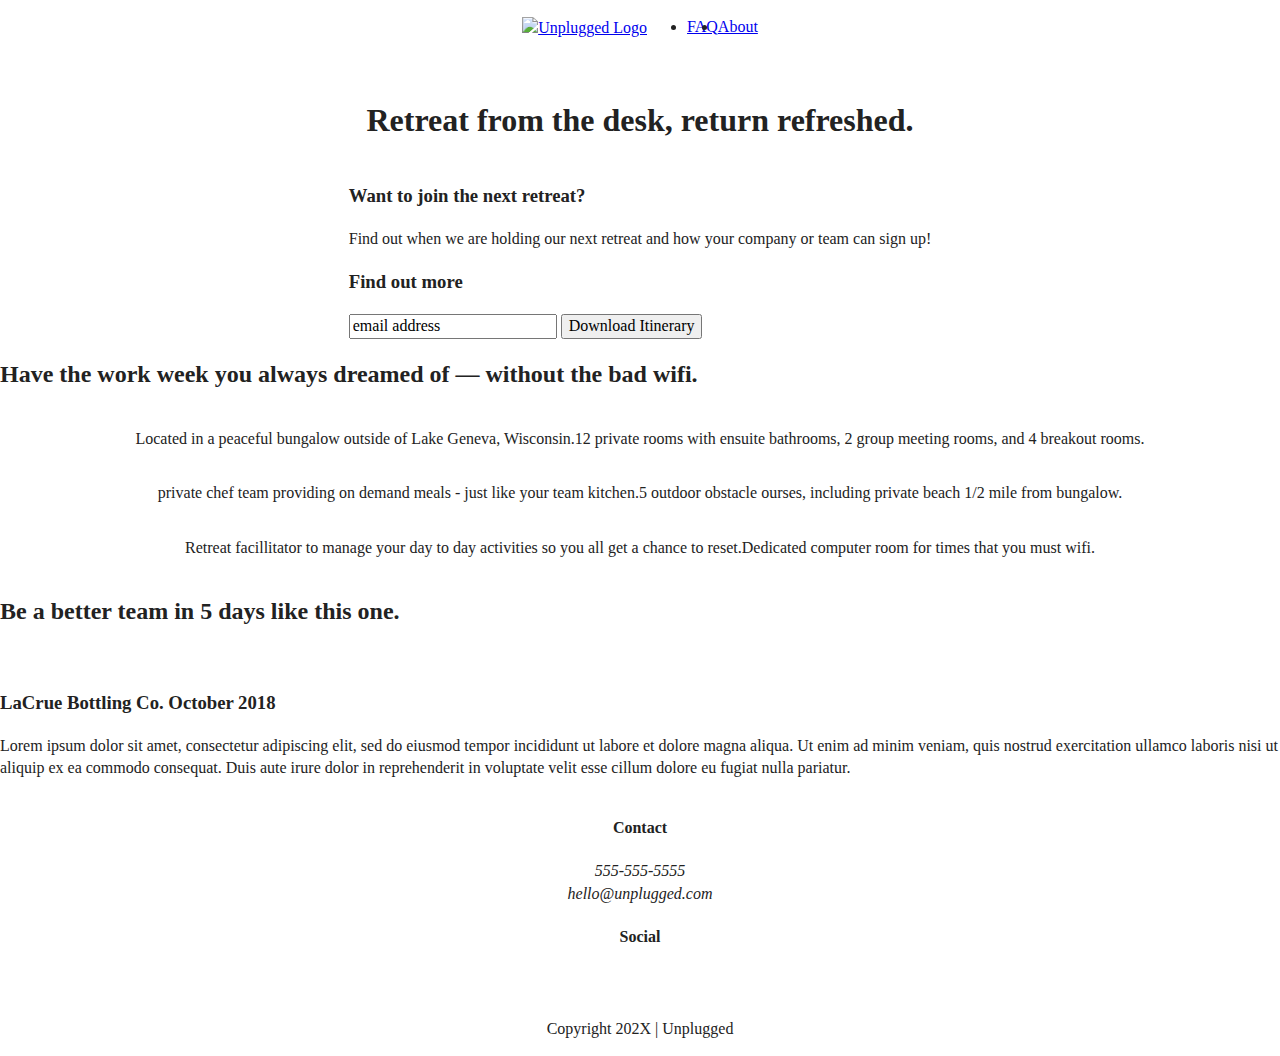
==== index.html @ 8cd5b62d "added css flex properties" ====
<!doctype html>
<html class="no-js" lang="">

<head>
  <meta charset="utf-8">
  <title>Unplugged Retreat</title>
  <meta name="description" content="">
  <meta name="viewport" content="width=device-width, initial-scale=1">

  <meta property="og:title" content="">
  <meta property="og:type" content="">
  <meta property="og:url" content="">
  <meta property="og:image" content="">

  <link rel="manifest" href="site.webmanifest">
  <link rel="apple-touch-icon" href="icon.png">
  <!-- Place favicon.ico in the root directory -->

  <link rel="stylesheet" href="css/normalize.css">
  <link rel="stylesheet" href="css/main.css">

  <meta name="theme-color" content="#fafafa">
</head>

<body>

  <!-- Add your site or application content here -->
  <header>
    <div class="content-wrapper">
      <a href="#">
        <img src="" alt="Unplugged Logo">
      </a>
      <div class="header-divider"></div>
      <nav>
        <ul>
          <li><a href="faq/index.html">FAQ</a></li>
          <li><a href="about/index.html">About</a></li>
        </ul>
      </nav>

    </div>
  </header>

  <main>

    <section class="hero-area">
      <div class="content-wrapper">
        <img src="">
        <h1>Retreat from the desk, return refreshed.</h1>
      </div>
    </section>
    <aside>
      <div class="content-wrapper">
        <div class="form-description">
          <h3>Want to join the next retreat?</h3>
          <p>Find out when we are holding our next retreat and how your company or team can sign up!</p>
        </div>
        <div class="form">
          <h3>Find out more</h3>
          <input type="text" name="name" value="email address">
          <input type="button" value="Download Itinerary">
        </div>
      </div>
    </aside>
    <section class="features">
      <div class="content-wrapper">
        <h2>Have the work week you always dreamed of — without the bad wifi.</h2>
        <div class="features-items">
          <article>
            <p class="fontawesome-icon"></p>
            <p class="features-item-description">Located in a peaceful bungalow outside of Lake Geneva, Wisconsin.</p>
          </article>
          <article>
            <p class="fontawesome-icon"></p>
            <p class="features-item-description">12 private rooms with ensuite bathrooms, 2 group meeting rooms, and 4
              breakout rooms.</p>
          </article>
          <article>
            <p class="fontawesome-icon"></p>
            <p class="features-item-description">private chef team providing on demand meals - just like your team
              kitchen.</p>
          </article>
          <article>
            <p class="fontawesome-icon"></p>
            <p class="features-item-description">5 outdoor obstacle ourses, including private beach 1/2 mile from
              bungalow.</p>
          </article>
          <article>
            <p class="fontawesome-icon"></p>
            <p class="features-item-description">Retreat facillitator to manage your day to day activities so you all
              get
              a chance to reset.</p>
          </article>
          <article>
            <p class="fontawesome-icon"></p>
            <p class="features-item-description">Dedicated computer room for times that you must wifi.</p>
          </article>
        </div>
      </div>
    </section>
    <section class="reviews">
      <div class="content-wrapper">
        <h2>Be a better team in 5 days like this one.</h2>
        <article>
          <img src="">
          <h3>LaCrue Bottling Co.
            October 2018</h3>
          <p>
            Lorem ipsum dolor sit amet, consectetur adipiscing elit, sed do eiusmod tempor incididunt ut labore et
            dolore magna aliqua. Ut enim ad minim veniam, quis nostrud exercitation ullamco laboris nisi ut aliquip ex
            ea commodo consequat. Duis aute irure dolor in reprehenderit in voluptate velit esse cillum dolore eu fugiat
            nulla pariatur.
          </p>
        </article>
      </div>
    </section>
  </main> <!-- main wrapper -->

  <footer>
    <div class="content-wrapper">
      <div class="footer-content">
        <div class="contact">
          <h4>Contact</h4>
          <address>
            <p>555-555-5555<br>
              hello@unplugged.com</p>
          </address>
        </div>
        <div class="social">
          <h4>Social</h4>
          <div class="social-icons">
            <p>
              <a href="https://www.facebook.com/yoursite" target="_blank" rel="noopener"></a>
            </p>
            <!--other social links here-->
            <p>
              <a href="https://www.twitter.com/yoursite" target="_blank" rel="noopener"></a>
            </p>
            <p>
              <a href="https://www.instagram.com/yoursite" target="_blank" rel="noopener"></a>
            </p>
          </div>
        </div>
      </div> <!--footer content ends-->
      <div class="copyright">
        <p>Copyright 202X | Unplugged</p>
      </div>
    </div> <!--footer content-wrapper ends-->
  </footer>


  <script src="js/vendor/modernizr-3.11.2.min.js"></script>
  <script src="js/plugins.js"></script>
  <script src="js/main.js"></script>

  <!-- Google Analytics: change UA-XXXXX-Y to be your site's ID. -->
  <script>
    window.ga = function () { ga.q.push(arguments) }; ga.q = []; ga.l = +new Date;
    ga('create', 'UA-XXXXX-Y', 'auto'); ga('set', 'anonymizeIp', true); ga('set', 'transport', 'beacon'); ga('send', 'pageview')
  </script>
  <script src="https://www.google-analytics.com/analytics.js" async></script>
</body>

</html>
---- css/main.css ----
/*! HTML5 Boilerplate v8.0.0 | MIT License | https://html5boilerplate.com/ */

/* main.css 2.1.0 | MIT License | https://github.com/h5bp/main.css#readme */
/*
 * What follows is the result of much research on cross-browser styling.
 * Credit left inline and big thanks to Nicolas Gallagher, Jonathan Neal,
 * Kroc Camen, and the H5BP dev community and team.
 */

/* ==========================================================================
   Base styles: opinionated defaults
   ========================================================================== */

html {
  color: #222;
  font-size: 1em;
  line-height: 1.4;
}

/*
 * Remove text-shadow in selection highlight:
 * https://twitter.com/miketaylr/status/12228805301
 *
 * Vendor-prefixed and regular ::selection selectors cannot be combined:
 * https://stackoverflow.com/a/16982510/7133471
 *
 * Customize the background color to match your design.
 */

::-moz-selection {
  background: #b3d4fc;
  text-shadow: none;
}

::selection {
  background: #b3d4fc;
  text-shadow: none;
}

/*
 * A better looking default horizontal rule
 */

hr {
  display: block;
  height: 1px;
  border: 0;
  border-top: 1px solid #ccc;
  margin: 1em 0;
  padding: 0;
}

/*
 * Remove the gap between audio, canvas, iframes,
 * images, videos and the bottom of their containers:
 * https://github.com/h5bp/html5-boilerplate/issues/440
 */

audio,
canvas,
iframe,
img,
svg,
video {
  vertical-align: middle;
}

/*
 * Remove default fieldset styles.
 */

fieldset {
  border: 0;
  margin: 0;
  padding: 0;
}

/*
 * Allow only vertical resizing of textareas.
 */

textarea {
  resize: vertical;
}

/* ==========================================================================
   Author's custom styles
   ========================================================================== */

/*----------------Base Header - Footer Styles ----------------*/
header{
  display: flex;
  justify-content: center;
}

header .content-wrapper{
  display: flex;
  justify-content: center;
  align-items: center;
  flex-flow: row wrap;
}

header nav ul{
  display: flex;
  justify-content: space-around;  
}

footer{
  display: flex;
  flex-direction: column;
  align-items: center;
  text-align: center;
}
/*
.footer-content{

}

footer .contact{

}

footer .social{

}
*/
footer .social-icons{
display: flex;
justify-content: space-around;
align-items: center;
}

footer .social-icons p{
  display: flex;
  justify-content: center;
  align-items: center;
}

footer .copyright{

}

/*------------ Mobile Styles - Homepage ----------*/

/* Hero Area */

.hero-area{
  display: flex;
  justify-content: center;
}

/* Aside*/

aside{
  display: flex;
  justify-content: center;
}

/* Features */

.features{
  display: flex;
  justify-content: center;
  
}

.features .features-items{
  display: flex;
  justify-content: center;
  align-items: flex-start;
  flex-flow: row wrap;
}

/* Reviews */

.reviews{
  display: flex;
  justify-content: center;
}

/*----------About Page ------------*/
 .mission{
  display: flex;
  justify-content: center;
 }

 .contact-section{
  display: flex;
  justify-content: center;
 }



/*-----------FAQ Page --------------*/
 .faq {
  display: flex;
  justify-content: center;
}

.faq .content-wrapper {
  display: flex;
  justify-content: center;
  align-items: flex-start;
  flex-flow: row wrap;
}




/* ==========================================================================
   Helper classes
   ========================================================================== */

/*
 * Hide visually and from screen readers
 */

.hidden,
[hidden] {
  display: none !important;
}

/*
 * Hide only visually, but have it available for screen readers:
 * https://snook.ca/archives/html_and_css/hiding-content-for-accessibility
 *
 * 1. For long content, line feeds are not interpreted as spaces and small width
 *    causes content to wrap 1 word per line:
 *    https://medium.com/@jessebeach/beware-smushed-off-screen-accessible-text-5952a4c2cbfe
 */

.sr-only {
  border: 0;
  clip: rect(0, 0, 0, 0);
  height: 1px;
  margin: -1px;
  overflow: hidden;
  padding: 0;
  position: absolute;
  white-space: nowrap;
  width: 1px;
  /* 1 */
}

/*
 * Extends the .sr-only class to allow the element
 * to be focusable when navigated to via the keyboard:
 * https://www.drupal.org/node/897638
 */

.sr-only.focusable:active,
.sr-only.focusable:focus {
  clip: auto;
  height: auto;
  margin: 0;
  overflow: visible;
  position: static;
  white-space: inherit;
  width: auto;
}

/*
 * Hide visually and from screen readers, but maintain layout
 */

.invisible {
  visibility: hidden;
}

/*
 * Clearfix: contain floats
 *
 * For modern browsers
 * 1. The space content is one way to avoid an Opera bug when the
 *    `contenteditable` attribute is included anywhere else in the document.
 *    Otherwise it causes space to appear at the top and bottom of elements
 *    that receive the `clearfix` class.
 * 2. The use of `table` rather than `block` is only necessary if using
 *    `:before` to contain the top-margins of child elements.
 */

.clearfix::before,
.clearfix::after {
  content: " ";
  display: table;
}

.clearfix::after {
  clear: both;
}

/* ==========================================================================
   EXAMPLE Media Queries for Responsive Design.
   These examples override the primary ('mobile first') styles.
   Modify as content requires.
   ========================================================================== */

@media only screen and (min-width: 35em) {
  /* Style adjustments for viewports that meet the condition */
}

@media print,
  (-webkit-min-device-pixel-ratio: 1.25),
  (min-resolution: 1.25dppx),
  (min-resolution: 120dpi) {
  /* Style adjustments for high resolution devices */
}

/* ==========================================================================
   Print styles.
   Inlined to avoid the additional HTTP request:
   https://www.phpied.com/delay-loading-your-print-css/
   ========================================================================== */

@media print {
  *,
  *::before,
  *::after {
    background: #fff !important;
    color: #000 !important;
    /* Black prints faster */
    box-shadow: none !important;
    text-shadow: none !important;
  }

  a,
  a:visited {
    text-decoration: underline;
  }

  a[href]::after {
    content: " (" attr(href) ")";
  }

  abbr[title]::after {
    content: " (" attr(title) ")";
  }

  /*
   * Don't show links that are fragment identifiers,
   * or use the `javascript:` pseudo protocol
   */
  a[href^="#"]::after,
  a[href^="javascript:"]::after {
    content: "";
  }

  pre {
    white-space: pre-wrap !important;
  }

  pre,
  blockquote {
    border: 1px solid #999;
    page-break-inside: avoid;
  }

  /*
   * Printing Tables:
   * https://web.archive.org/web/20180815150934/http://css-discuss.incutio.com/wiki/Printing_Tables
   */
  thead {
    display: table-header-group;
  }

  tr,
  img {
    page-break-inside: avoid;
  }

  p,
  h2,
  h3 {
    orphans: 3;
    widows: 3;
  }

  h2,
  h3 {
    page-break-after: avoid;
  }
}
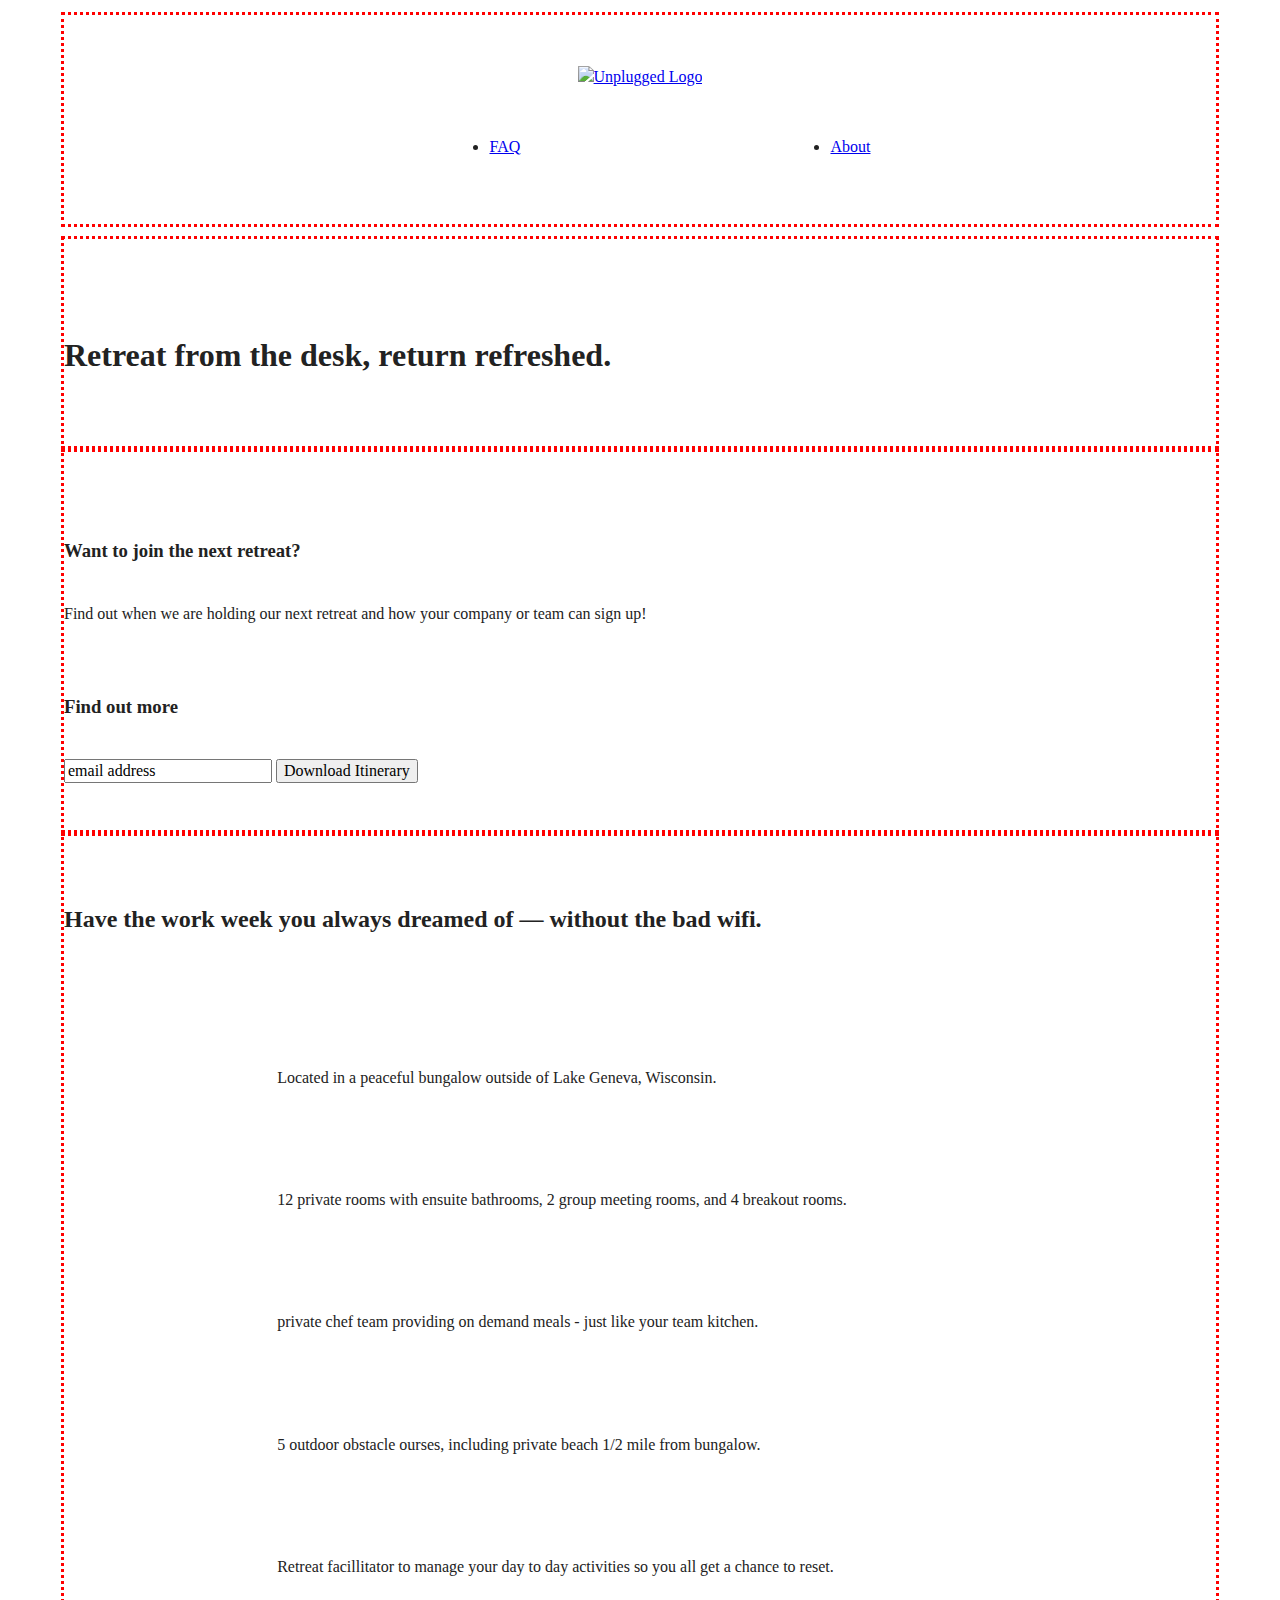
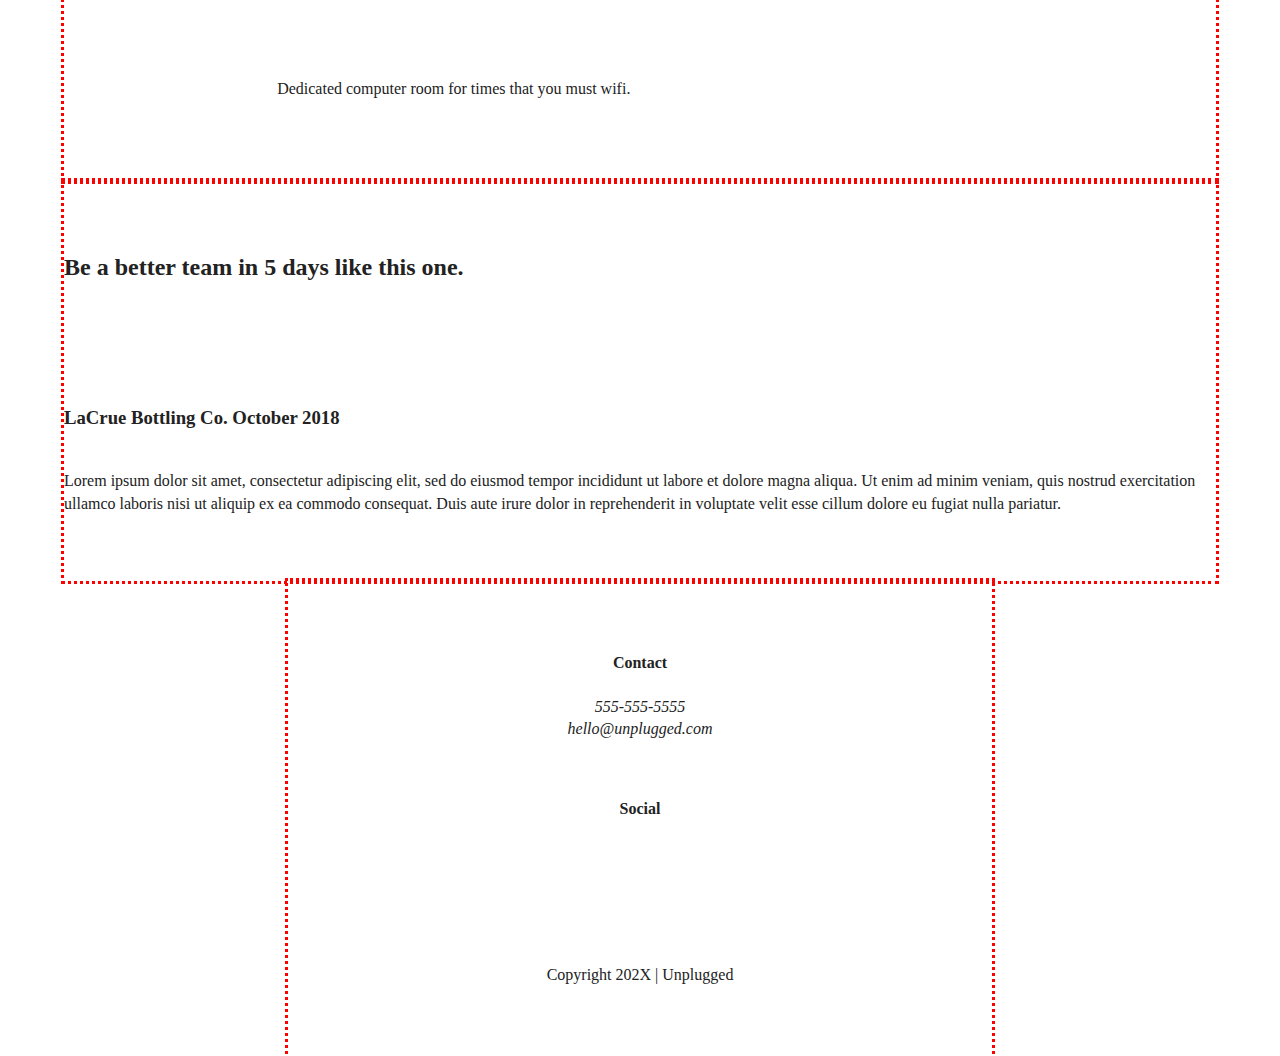
==== commit aa0004b5: "added mobile layout of widths/padding/margins" ====
--- a/index.html
+++ b/index.html
@@ -49,6 +49,7 @@
         <h1>Retreat from the desk, return refreshed.</h1>
       </div>
     </section>
+
     <aside>
       <div class="content-wrapper">
         <div class="form-description">
@@ -62,6 +63,7 @@
         </div>
       </div>
     </aside>
+
     <section class="features">
       <div class="content-wrapper">
         <h2>Have the work week you always dreamed of — without the bad wifi.</h2>
@@ -98,6 +100,7 @@
         </div>
       </div>
     </section>
+    
     <section class="reviews">
       <div class="content-wrapper">
         <h2>Be a better team in 5 days like this one.</h2>
--- a/css/main.css
+++ b/css/main.css
@@ -88,9 +88,17 @@
    ========================================================================== */
 
 /*----------------Base Header - Footer Styles ----------------*/
+.content-wrapper{
+  outline: 3px dotted red;
+  width:90%;
+  padding: 50px 0;
+}
+/* Header styles*/
+
 header{
   display: flex;
   justify-content: center;
+  padding: 15px 0;
 }
 
 header .content-wrapper{
@@ -98,11 +106,23 @@
   justify-content: center;
   align-items: center;
   flex-flow: row wrap;
+  margin: 0;
+}
+
+.header-divider{
+width: 100%;
+height: 1px;
+margin: 10px 0 20px 0;
+}
+
+header nav{
+  width: 60%;
 }
 
 header nav ul{
   display: flex;
   justify-content: space-around;  
+  width: 100%;
 }
 
 footer{
@@ -111,23 +131,36 @@
   align-items: center;
   text-align: center;
 }
+
+footer .content-wrapper{
+  width: 55%;
+}
 /*
 .footer-content{
 
 }
-
-footer .contact{
-
+*/
+.footer p{
+  margin: 0;
+}
+
+.footer .contact{
+margin-bottom: 50px;
+}
+
+.footer .contact h4{
+  padding: 20px 0;
 }
 
 footer .social{
-
-}
-*/
+padding: 20px 0;
+}
+
 footer .social-icons{
 display: flex;
 justify-content: space-around;
 align-items: center;
+padding-bottom: 50px;
 }
 
 footer .social-icons p{
@@ -137,7 +170,7 @@
 }
 
 footer .copyright{
-
+margin: 20px 0;
 }
 
 /*------------ Mobile Styles - Homepage ----------*/
@@ -148,20 +181,43 @@
   display: flex;
   justify-content: center;
 }
-
+/*
+.hero-area .content-wrapper{
+
+}
+*/
 /* Aside*/
 
 aside{
   display: flex;
   justify-content: center;
 }
+/*
+.aside .content-wrapper{
+
+}
+*/
+.form-description h3{
+  padding: 20px 0;
+}
+
+.form-description p{
+  padding-bottom: 30px;
+}
+
+.form h3{
+  padding: 20px 0;
+}
 
 /* Features */
 
 .features{
   display: flex;
   justify-content: center;
-  
+}
+
+.features h2 {
+  margin-bottom: 60px;
 }
 
 .features .features-items{
@@ -171,14 +227,38 @@
   flex-flow: row wrap;
 }
 
+.features p{
+  margin: 0;
+}
+
+.features article{
+  width: 63%;
+  padding: 30px 0; 
+}
+
+.features article .fontawesome-icon{
+padding-bottom: 40px;
+}
+
 /* Reviews */
 
 .reviews{
   display: flex;
   justify-content: center;
 }
-
-/*----------About Page ------------*/
+/*
+.reviews .content-wrapper{
+
+}
+*/
+.reviews h2{
+  padding-bottom: 40px;
+}
+.reviews h3{
+  width: 53%;
+  padding: 20px 0;
+}
+/*-------------------About Page ---------------------------------------------*/
  .mission{
   display: flex;
   justify-content: center;
@@ -189,9 +269,12 @@
   justify-content: center;
  }
 
-
-
-/*-----------FAQ Page --------------*/
+ .contact-content{
+  margin: 0;
+ }
+
+
+/*-----------FAQ Page -----------------------------------------*/
  .faq {
   display: flex;
   justify-content: center;
@@ -202,6 +285,15 @@
   justify-content: center;
   align-items: flex-start;
   flex-flow: row wrap;
+  margin: 50px 0 0 0;
+}
+
+.faq h2{
+  margin: 40px;
+}
+
+.faq-content {
+margin-bottom: 50px;
 }
 
 
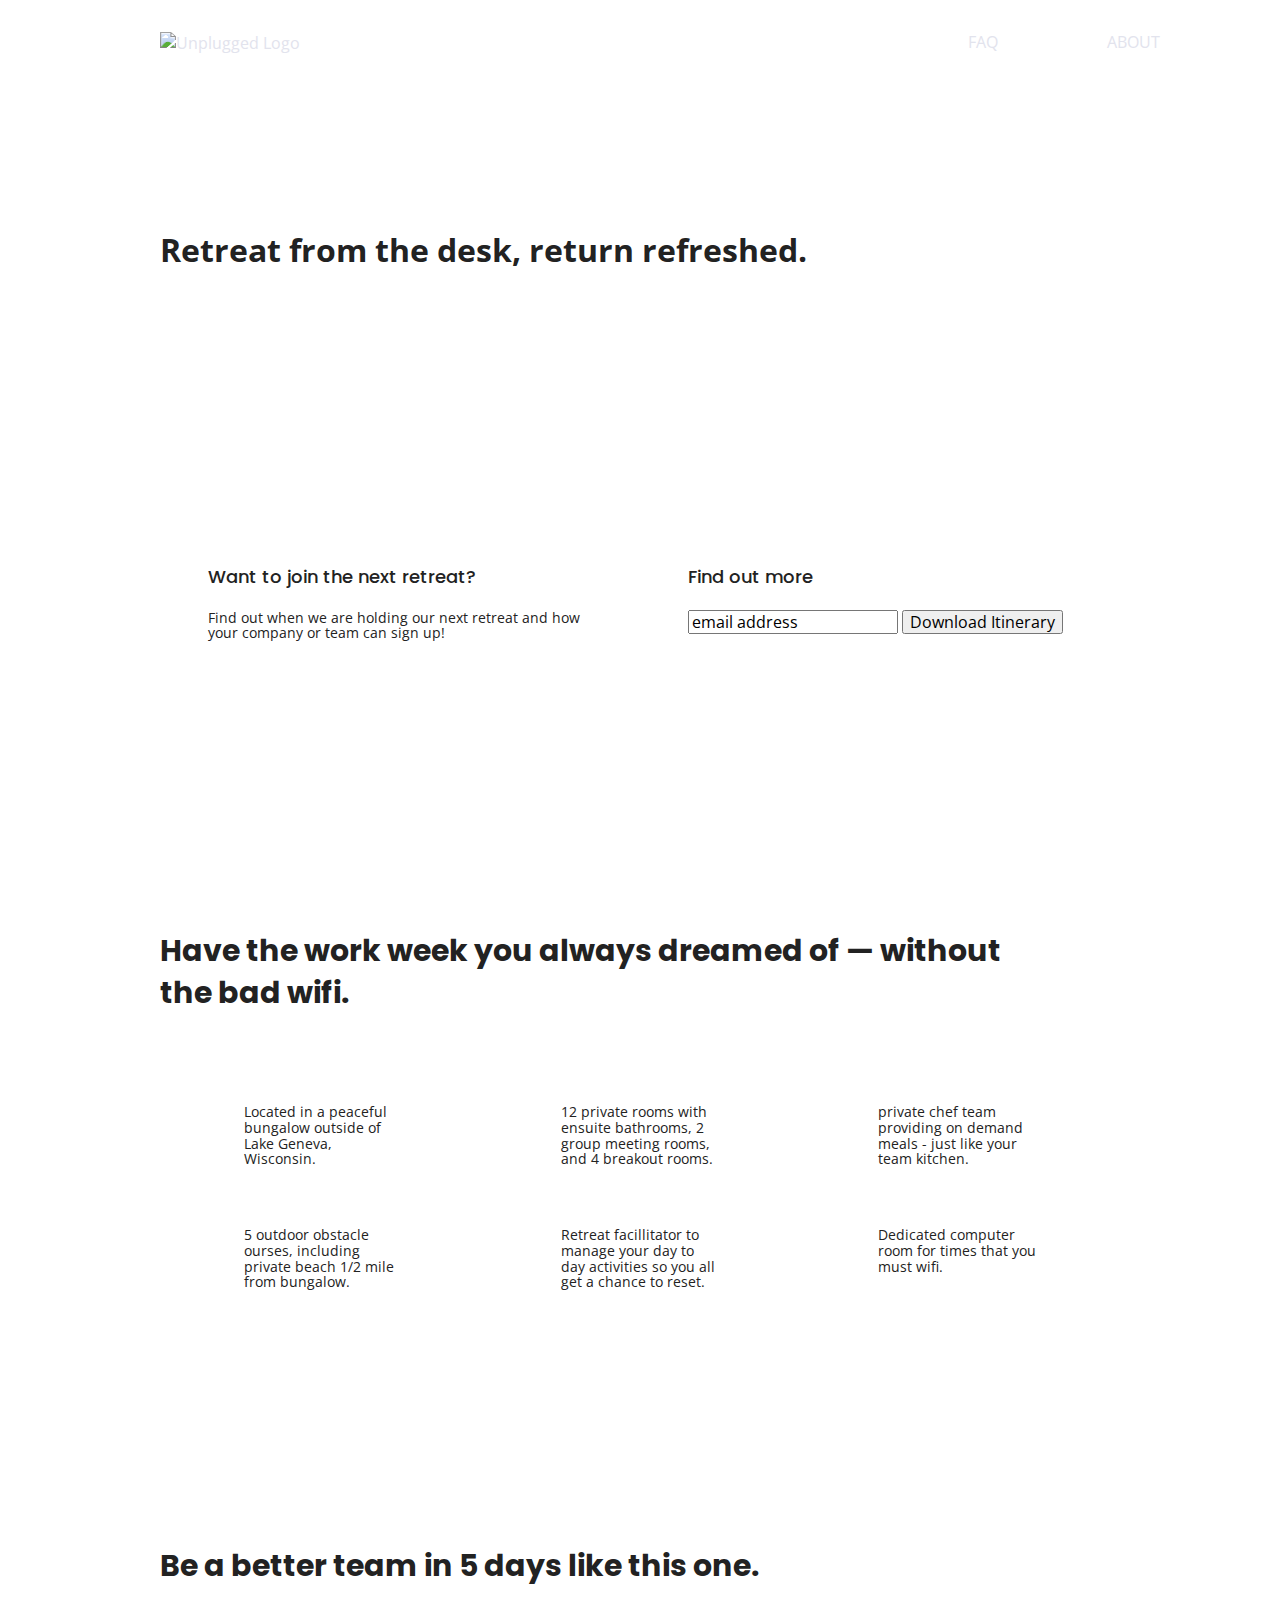
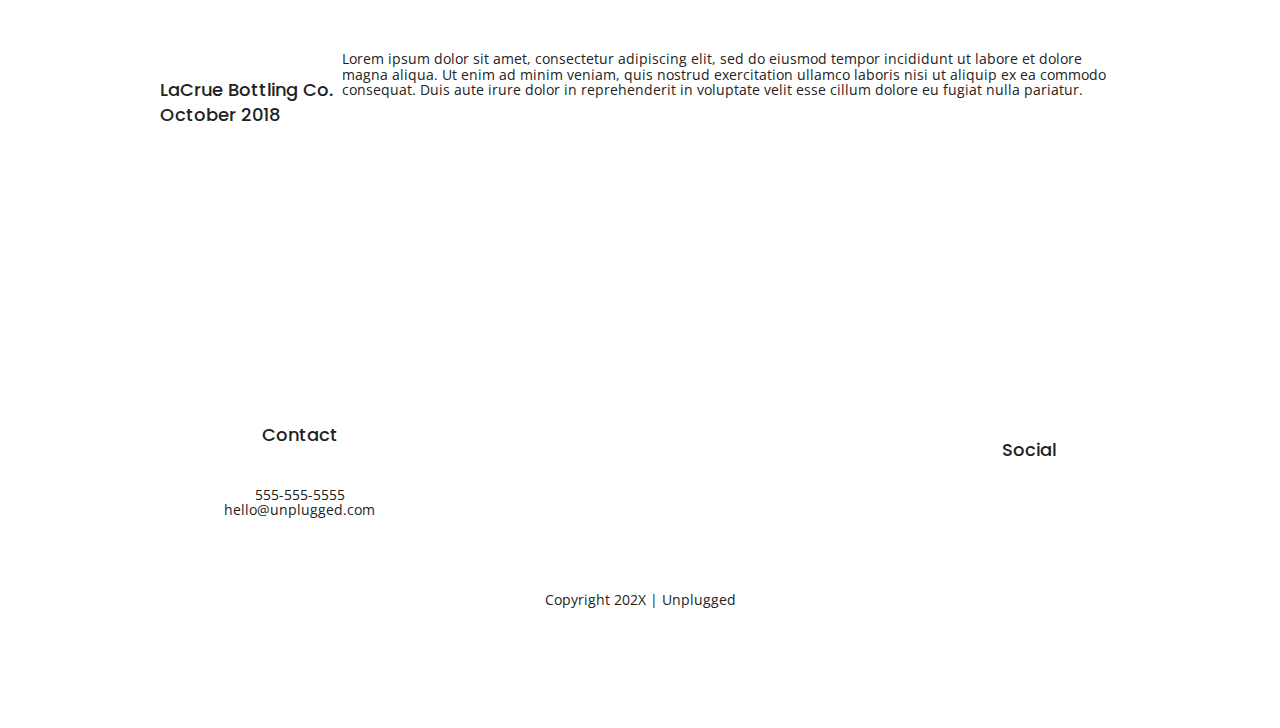
==== commit a45e46cf: "added general styles" ====
--- a/index.html
+++ b/index.html
@@ -18,6 +18,8 @@
 
   <link rel="stylesheet" href="css/normalize.css">
   <link rel="stylesheet" href="css/main.css">
+  <!-- Google Fonts -->
+  <link href="https://fonts.googleapis.com/css?family=Open+Sans:400,700|Poppins:500,700" rel="stylesheet">
 
   <meta name="theme-color" content="#fafafa">
 </head>
@@ -34,7 +36,7 @@
       <nav>
         <ul>
           <li><a href="faq/index.html">FAQ</a></li>
-          <li><a href="about/index.html">About</a></li>
+          <li><a href="about/index.html">ABOUT</a></li>
         </ul>
       </nav>
 
@@ -100,7 +102,7 @@
         </div>
       </div>
     </section>
-    
+
     <section class="reviews">
       <div class="content-wrapper">
         <h2>Be a better team in 5 days like this one.</h2>
--- a/css/main.css
+++ b/css/main.css
@@ -88,130 +88,179 @@
    ========================================================================== */
 
 /*----------------Base Header - Footer Styles ----------------*/
-.content-wrapper{
-  outline: 3px dotted red;
-  width:90%;
+
+/* General Styles */
+
+html {
+  font-size: 1rem;
+}
+
+body {
+  font-family: 'Open Sans', sans-serif;
+  font-size: 1em;
+  text-align: left;
+  /*color: #e2e3ed*/
+}
+
+ul,
+ol {
+  list-style-type: none;
+}
+
+a {
+  color: #e2e3ed;
+  text-decoration: none;
+}
+
+h2 {
+  font-family: 'Poppins', sans-serif;
+  font-size: 1.875em;
+}
+
+h3,
+h4 {
+  font-family: 'Poppins', sans-serif;
+  font-size: 1.125em;
+  font-weight: 500;
+  margin: 20px 0;
+}
+
+p {
+  font-size: 0.875em;
+  line-height: 1.125em;
+}
+
+img {
+
+}
+
+figure {
+
+}
+
+address {
+  font-style: normal;
+}
+
+.content-wrapper {
+  width: 90%;
   padding: 50px 0;
 }
+
 /* Header styles*/
 
-header{
+header {
   display: flex;
   justify-content: center;
   padding: 15px 0;
 }
 
-header .content-wrapper{
+header .content-wrapper {
   display: flex;
   justify-content: center;
   align-items: center;
   flex-flow: row wrap;
   margin: 0;
-}
-
-.header-divider{
-width: 100%;
-height: 1px;
-margin: 10px 0 20px 0;
-}
-
-header nav{
+  padding: 0;
+}
+
+.header-divider {
+  width: 100%;
+  height: 1px;
+  margin: 10px 0 20px 0;
+}
+
+header nav {
   width: 60%;
 }
 
-header nav ul{
-  display: flex;
-  justify-content: space-around;  
+header nav ul {
+  display: flex;
+  justify-content: space-around;
   width: 100%;
 }
 
-footer{
+footer {
   display: flex;
   flex-direction: column;
   align-items: center;
   text-align: center;
 }
 
-footer .content-wrapper{
+footer .content-wrapper {
   width: 55%;
 }
-/*
-.footer-content{
-
+
+.footer-content {
+  padding: 50px 0;
+}
+
+footer p {
+  margin: 0;
+}
+
+footer .contact {
+  margin-bottom: 50px;
+}
+
+/*
+footer .contact h4 {
+  padding: 20px 0;
 }
 */
-.footer p{
-  margin: 0;
-}
-
-.footer .contact{
-margin-bottom: 50px;
-}
-
-.footer .contact h4{
+footer .social {
   padding: 20px 0;
 }
 
-footer .social{
-padding: 20px 0;
-}
-
-footer .social-icons{
-display: flex;
-justify-content: space-around;
-align-items: center;
-padding-bottom: 50px;
-}
-
-footer .social-icons p{
-  display: flex;
-  justify-content: center;
+footer .social-icons {
+  display: flex;
+  justify-content: space-around;
   align-items: center;
-}
-
-footer .copyright{
-margin: 20px 0;
+  /*  padding-bottom: 50px;*/
+}
+
+footer .social-icons p {
+  display: flex;
+  justify-content: center;
+  align-items: center;
+}
+
+footer .copyright {
+  margin: 20px 0;
 }
 
 /*------------ Mobile Styles - Homepage ----------*/
 
 /* Hero Area */
 
-.hero-area{
-  display: flex;
-  justify-content: center;
-}
-/*
-.hero-area .content-wrapper{
-
+.hero-area {
+  display: flex;
+  justify-content: center;
+}
+
+/* Aside*/
+
+aside {
+  display: flex;
+  justify-content: center;
+}
+
+/*
+.form-description h3 {
+  padding: 20px 0;
+}
+
+.form-description p {
+  padding-bottom: 30px;
+}
+
+.form h3 {
+  padding: 20px 0;
 }
 */
-/* Aside*/
-
-aside{
-  display: flex;
-  justify-content: center;
-}
-/*
-.aside .content-wrapper{
-
-}
-*/
-.form-description h3{
-  padding: 20px 0;
-}
-
-.form-description p{
-  padding-bottom: 30px;
-}
-
-.form h3{
-  padding: 20px 0;
-}
-
 /* Features */
 
-.features{
+.features {
   display: flex;
   justify-content: center;
 }
@@ -220,62 +269,61 @@
   margin-bottom: 60px;
 }
 
-.features .features-items{
+.features .features-items {
   display: flex;
   justify-content: center;
   align-items: flex-start;
   flex-flow: row wrap;
 }
 
-.features p{
+.features p {
   margin: 0;
 }
 
-.features article{
+.features article {
   width: 63%;
-  padding: 30px 0; 
-}
-
-.features article .fontawesome-icon{
-padding-bottom: 40px;
-}
-
+  margin: 30px 0;
+}
+
+/*
+.features article .fontawesome-icon {
+  padding-bottom: 40px;
+}
+*/
 /* Reviews */
 
-.reviews{
-  display: flex;
-  justify-content: center;
-}
-/*
-.reviews .content-wrapper{
-
-}
-*/
-.reviews h2{
-  padding-bottom: 40px;
-}
-.reviews h3{
-  width: 53%;
+.reviews {
+  display: flex;
+  justify-content: center;
+}
+
+.reviews h2 {
+  margin-bottom: 40px;
+}
+
+.reviews h3 {
+  width: 55%;
   padding: 20px 0;
 }
+
 /*-------------------About Page ---------------------------------------------*/
- .mission{
-  display: flex;
-  justify-content: center;
- }
-
- .contact-section{
-  display: flex;
-  justify-content: center;
- }
-
- .contact-content{
+.mission {
+  display: flex;
+  justify-content: center;
+}
+
+.contact-section {
+  display: flex;
+  justify-content: center;
+}
+
+.contact-content {
   margin: 0;
- }
+}
 
 
 /*-----------FAQ Page -----------------------------------------*/
- .faq {
+.faq {
   display: flex;
   justify-content: center;
 }
@@ -285,15 +333,15 @@
   justify-content: center;
   align-items: flex-start;
   flex-flow: row wrap;
-  margin: 50px 0 0 0;
-}
-
-.faq h2{
-  margin: 40px;
+  padding: 50px 0 0 0;
+}
+
+.faq h2 {
+  margin-bottom: 40px;
 }
 
 .faq-content {
-margin-bottom: 50px;
+  margin-bottom: 50px;
 }
 
 
@@ -387,15 +435,240 @@
    Modify as content requires.
    ========================================================================== */
 
-@media only screen and (min-width: 35em) {
-  /* Style adjustments for viewports that meet the condition */
-}
-
-@media print,
-  (-webkit-min-device-pixel-ratio: 1.25),
-  (min-resolution: 1.25dppx),
-  (min-resolution: 120dpi) {
-  /* Style adjustments for high resolution devices */
+@media only screen and (min-width: 768px) {
+  /* Tablets style here */
+
+  .content-wrapper {
+    max-width: 640px;
+    padding: 100px 0;
+  }
+
+  /* Header*/
+
+  header {
+    padding: 33px;
+  }
+
+  header .content-wrapper {
+    width: 100%;
+    justify-content: space-between;
+  }
+
+  .header-divider {
+    display: none;
+  }
+
+  /*
+  header img {
+    width: 30%;
+  }
+*/
+  header nav {
+    width: 20%;
+  }
+
+  header nav ul {
+    justify-content: space-between;
+
+  }
+
+  /* Hero-area */
+  /*
+  .hero-area h1 {
+    width: 82%;
+  }
+*/
+  /* Aside*/
+
+  aside .content-wrapper {
+    margin: 50px 0;
+    display: flex;
+    justify-content: space-between;
+    align-items: flex-start;
+  }
+
+  aside .content-wrapper .form-description {
+    width: 40%;
+    margin: 0;
+  }
+
+  aside .content-wrapper .form {
+    width: 40%;
+    margin: 0;
+  }
+
+  /* Features */
+
+  .features article {
+    display: flex;
+    align-items: center;
+    flex-flow: column wrap;
+    flex-basis: 50%;
+  }
+
+  .features .features-item-description {
+    width: 50%;
+  }
+
+  /* Reviews */
+  /*
+  .reviews .content-wrapper h2 {
+    width: 75%;
+  }
+*/
+  .reviews article {
+    display: flex;
+    justify-content: space-between;
+  }
+
+  .reviews article div {
+    width: 49%;
+  }
+
+  /* Footer */
+
+  footer .content-wrapper {
+    width: 65%;
+  }
+
+  .footer-content {
+    display: flex;
+    justify-content: space-between;
+    align-items: center;
+    /* padding: 100px 0;*/
+  }
+
+  footer h4 {
+    margin: 0 0 40px 0;
+  }
+
+  footer .contact {
+    margin-bottom: 0;
+  }
+
+  footer .copyright {
+    width: 100%;
+  }
+
+  /*==============FAQ page ===========*/
+
+  .faq .content-wrapper {
+    justify-content: space-between;
+  }
+
+  .faq-content {
+    flex-basis: 45%;
+  }
+
+  .faq h2 {
+    width: 100%;
+  }
+
+
+  /*============About Page===========*/
+
+  .mission h2 {
+    margin: 0;
+  }
+
+  .mission-content {
+    display: flex;
+    justify-content: space-between;
+    align-items: flex-start;
+    padding-top: 20px;
+  }
+
+  .mission-content p {
+    width: 45%;
+  }
+
+  .contact-section .content-wrapper h2 {
+    width: 80%;
+  }
+
+  .contact-content {
+    display: flex;
+    justify-content: space-between;
+    align-items: flex-start;
+  }
+
+  /*
+  .general-content {
+    width: 40%;
+  }
+
+  .facilitator-content {
+    width: 40%;
+  }
+
+*/
+
+
+
+}
+
+@media only screen and (min-width: 1200px) {
+
+  /* Desktop styles */
+  .content-wrapper {
+    max-width: 960px;
+  }
+
+  /* Header*/
+  header {
+    padding: 15px;
+  }
+
+  /*Hero-area*/
+  .hero-area h1 {
+    width: 80%;
+  }
+
+  /*Aside*/
+  aside .content-wrapper {
+    justify-content: space-around;
+  }
+
+  aside .form,
+  aside .form-description {
+    width: 30%;
+  }
+
+  /*Features*/
+
+  .features h2 {
+    width: 90%;
+  }
+
+  .features article {
+    flex-basis: 33%;
+  }
+
+  /*
+  .features .features-item-description {
+    width: 20%;
+  }
+*/
+  /* Reviews */
+
+  .reviews article div {
+    width: 42%;
+  }
+
+  .reviews h2 {
+    margin-bottom: 50px;
+  }
+
+  /* =========== About Page ===========*/
+  .mission h2,
+  .contact-section .content-wrapper h2 {
+    width: 95%;
+  }
+
+  /* =========== FAQ Page ===========*/
+  .faq h2 {
+    width: 100%;
+  }
 }
 
 /* ==========================================================================
@@ -405,6 +678,7 @@
    ========================================================================== */
 
 @media print {
+
   *,
   *::before,
   *::after {
@@ -471,5 +745,4 @@
   h3 {
     page-break-after: avoid;
   }
-}
-
+}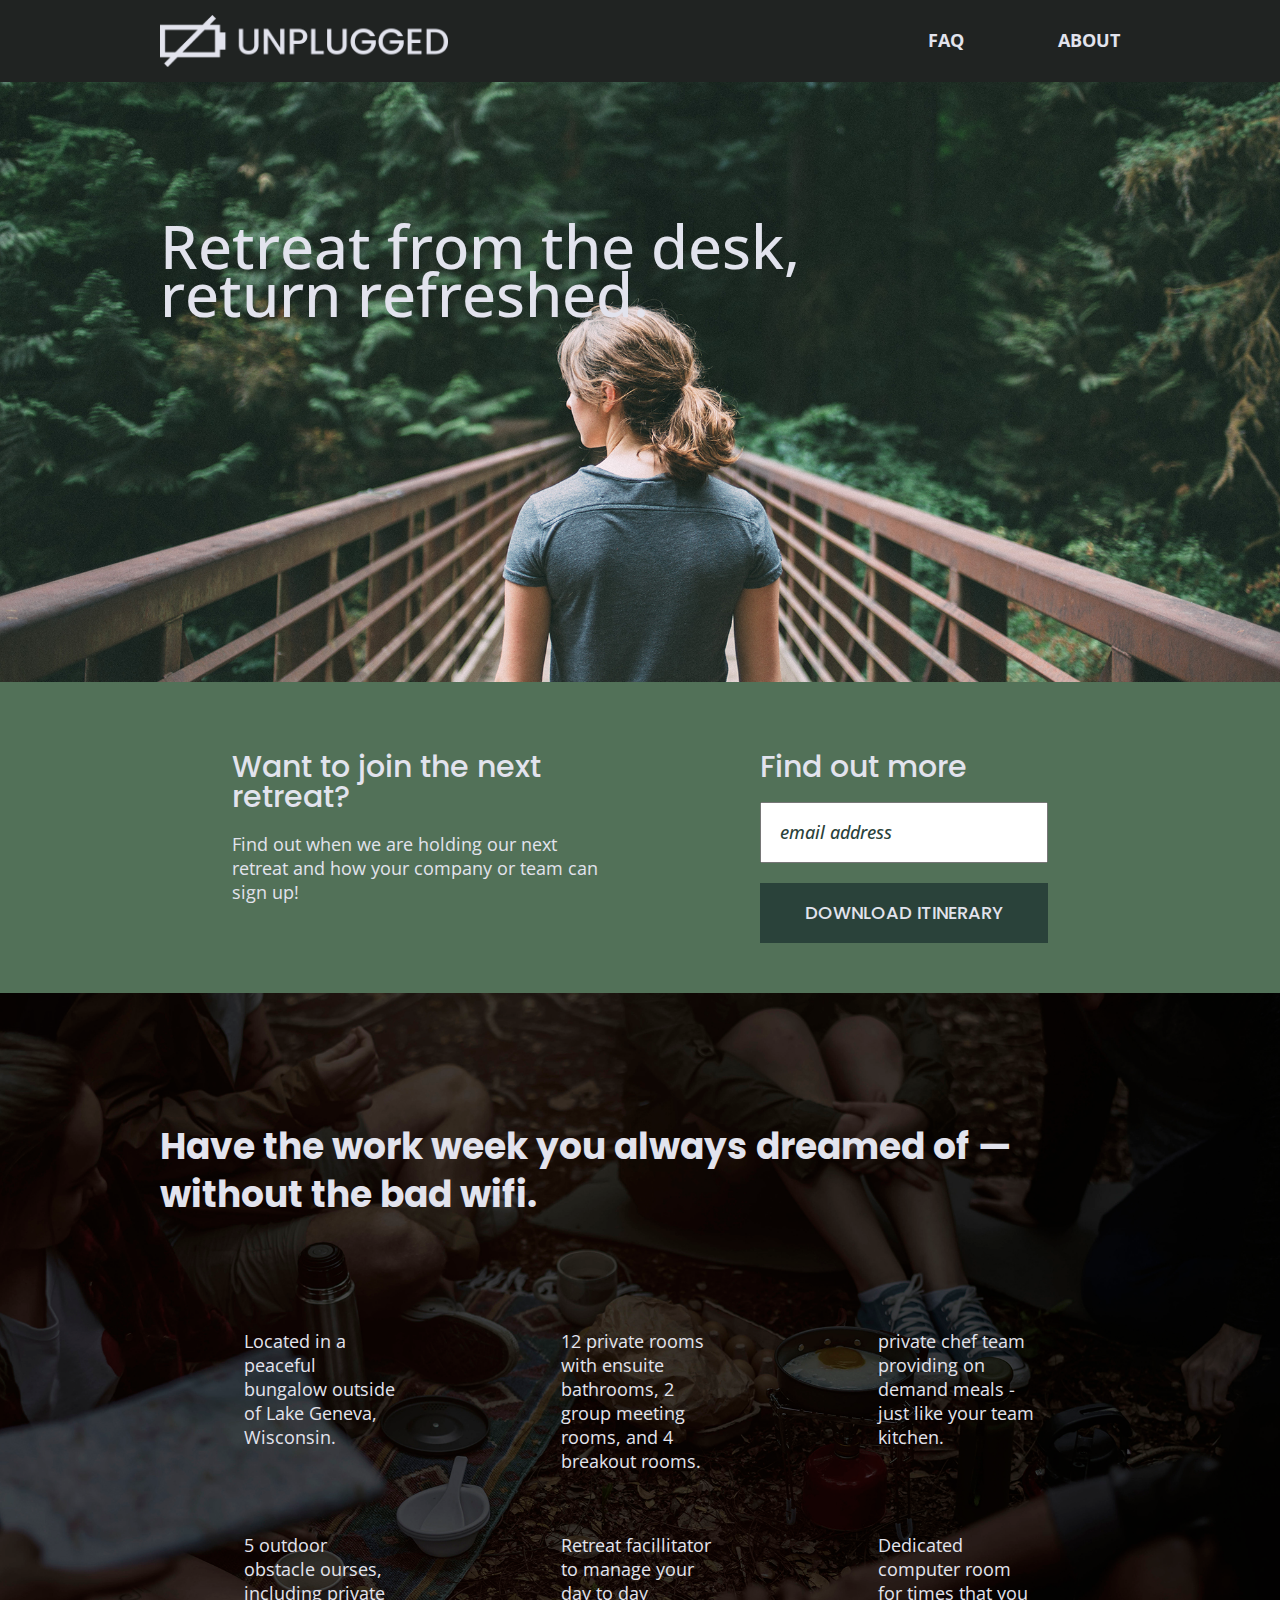
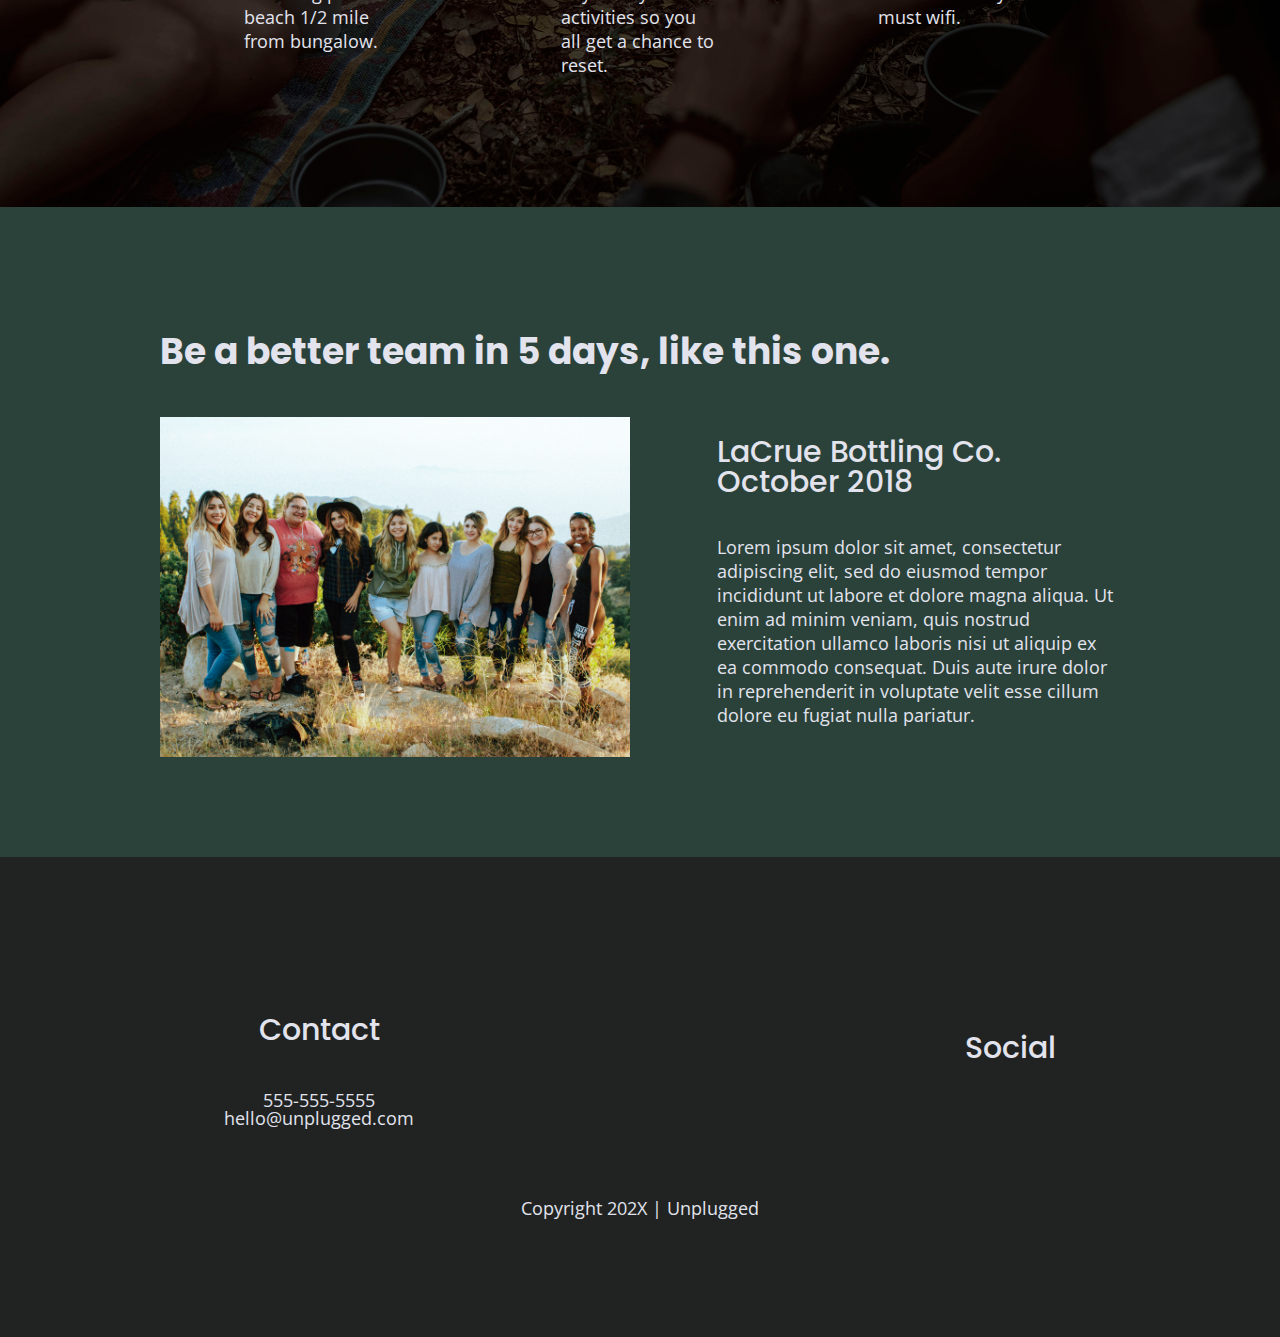
==== commit 89d82fd0: "Added images to homepage" ====
--- a/index.html
+++ b/index.html
@@ -29,9 +29,11 @@
   <!-- Add your site or application content here -->
   <header>
     <div class="content-wrapper">
-      <a href="#">
-        <img src="" alt="Unplugged Logo">
-      </a>
+      <figure>
+        <a href="#">
+          <img src="img/unpluggedlogo.png" alt="Unplugged Logo">
+        </a>
+      </figure>
       <div class="header-divider"></div>
       <nav>
         <ul>
@@ -47,7 +49,6 @@
 
     <section class="hero-area">
       <div class="content-wrapper">
-        <img src="">
         <h1>Retreat from the desk, return refreshed.</h1>
       </div>
     </section>
@@ -105,17 +106,22 @@
 
     <section class="reviews">
       <div class="content-wrapper">
-        <h2>Be a better team in 5 days like this one.</h2>
+        <h2>Be a better team in 5 days, like this one.</h2>
         <article>
-          <img src="">
-          <h3>LaCrue Bottling Co.
-            October 2018</h3>
-          <p>
-            Lorem ipsum dolor sit amet, consectetur adipiscing elit, sed do eiusmod tempor incididunt ut labore et
-            dolore magna aliqua. Ut enim ad minim veniam, quis nostrud exercitation ullamco laboris nisi ut aliquip ex
-            ea commodo consequat. Duis aute irure dolor in reprehenderit in voluptate velit esse cillum dolore eu fugiat
-            nulla pariatur.
-          </p>
+          <figure>
+            <img src="img/unplugged-retreat-lacrue.jpg" alt="Group of coworkers standing in the outdoors">
+          </figure>
+          <div>
+            <h3>LaCrue Bottling Co.
+              October 2018</h3>
+            <p>
+              Lorem ipsum dolor sit amet, consectetur adipiscing elit, sed do eiusmod tempor incididunt ut labore et
+              dolore magna aliqua. Ut enim ad minim veniam, quis nostrud exercitation ullamco laboris nisi ut aliquip ex
+              ea commodo consequat. Duis aute irure dolor in reprehenderit in voluptate velit esse cillum dolore eu
+              fugiat
+              nulla pariatur.
+            </p>
+          </div>
         </article>
       </div>
     </section>
--- a/css/main.css
+++ b/css/main.css
@@ -99,12 +99,14 @@
   font-family: 'Open Sans', sans-serif;
   font-size: 1em;
   text-align: left;
-  /*color: #e2e3ed*/
+  color: #e2e3ed;
 }
 
 ul,
 ol {
   list-style-type: none;
+  margin: 0;
+  padding: 0;
 }
 
 a {
@@ -131,11 +133,11 @@
 }
 
 img {
-
+  width: 100%;
 }
 
 figure {
-
+  margin: 0;
 }
 
 address {
@@ -153,6 +155,7 @@
   display: flex;
   justify-content: center;
   padding: 15px 0;
+  background-color: #202322;
 }
 
 header .content-wrapper {
@@ -164,14 +167,22 @@
   padding: 0;
 }
 
+header figure{
+  width: 60%;
+}
+
 .header-divider {
   width: 100%;
   height: 1px;
   margin: 10px 0 20px 0;
+  background-color: #3a3a3a;
 }
 
 header nav {
   width: 60%;
+  font-size: 1.125em;
+  font-weight: bold;
+  text-transform: uppercase;
 }
 
 header nav ul {
@@ -185,6 +196,7 @@
   flex-direction: column;
   align-items: center;
   text-align: center;
+  background-color: #202322;
 }
 
 footer .content-wrapper {
@@ -216,6 +228,7 @@
   display: flex;
   justify-content: space-around;
   align-items: center;
+  background-color: #527158;
   /*  padding-bottom: 50px;*/
 }
 
@@ -223,6 +236,7 @@
   display: flex;
   justify-content: center;
   align-items: center;
+  font-size: 1.3125em
 }
 
 footer .copyright {
@@ -236,6 +250,14 @@
 .hero-area {
   display: flex;
   justify-content: center;
+  background: url('../img/unplugged-retreat.jpg') center no-repeat #333;
+  background-size: cover;
+}
+
+.hero-area h1 {
+  font-size: 2.25em;
+  line-height: 43px;
+  font-weight: 500;
 }
 
 /* Aside*/
@@ -243,26 +265,49 @@
 aside {
   display: flex;
   justify-content: center;
-}
-
-/*
-.form-description h3 {
+  background-color: #527158;
+}
+
+aside .form {
+  margin-top: 30px;
+}
+
+input[type=text] {
+  box-sizing: border-box;
+  width: 100%;
+  color: #2a423a;
+  font-style: italic;
+  padding: 1em;
+  font-size: 1.125em;
+  font-weight: 500;
+}
+
+input[type=button] {
+  width: 100%;
   padding: 20px 0;
-}
-
+  margin-top: 20px;
+  background-color: #2a423a;
+  font-family: 'Poppins', Helvetica, Arial, sans-serif;
+  font-weight: 500;
+  font-size: 1.125em;
+  color: #e2e3ed;
+  border: none;
+  text-align: center;
+  text-transform: uppercase;
+}
+
+/*
 .form-description p {
   padding-bottom: 30px;
 }
-
-.form h3 {
-  padding: 20px 0;
-}
 */
 /* Features */
 
 .features {
   display: flex;
   justify-content: center;
+  background: url('../img/unplugged-retreat-features.jpg') center no-repeat #333;
+  background-size: cover;
 }
 
 .features h2 {
@@ -285,20 +330,23 @@
   margin: 30px 0;
 }
 
-/*
 .features article .fontawesome-icon {
-  padding-bottom: 40px;
-}
-*/
+  /*padding-bottom: 40px;*/
+  font-size: 3.75em;
+}
+
 /* Reviews */
 
 .reviews {
   display: flex;
   justify-content: center;
+  background-color: #2a423a;
 }
 
 .reviews h2 {
   margin-bottom: 40px;
+  line-height: 30px;
+  width: 78%;
 }
 
 .reviews h3 {
@@ -310,11 +358,13 @@
 .mission {
   display: flex;
   justify-content: center;
+  background-color: #527158;
 }
 
 .contact-section {
   display: flex;
   justify-content: center;
+  background-color: #2a423a;
 }
 
 .contact-content {
@@ -326,6 +376,7 @@
 .faq {
   display: flex;
   justify-content: center;
+  background-color: #527158;
 }
 
 .faq .content-wrapper {
@@ -338,13 +389,16 @@
 
 .faq h2 {
   margin-bottom: 40px;
+  line-height: 30px;
 }
 
 .faq-content {
   margin-bottom: 50px;
 }
 
-
+.faq-content h4 {
+  line-height: 24px;
+}
 
 
 /* ==========================================================================
@@ -443,6 +497,16 @@
     padding: 100px 0;
   }
 
+  h2 {
+    font-size: 2.25em;
+    line-height: 48px;
+  }
+
+  h3 {
+    font-size: 1.5em;
+    line-height: 30px;
+  }
+
   /* Header*/
 
   header {
@@ -458,11 +522,10 @@
     display: none;
   }
 
-  /*
-  header img {
+  header figure {
     width: 30%;
   }
-*/
+
   header nav {
     width: 20%;
   }
@@ -473,18 +536,23 @@
   }
 
   /* Hero-area */
-  /*
+
+  .hero-area {
+    min-height: 600px;
+  }
   .hero-area h1 {
-    width: 82%;
-  }
-*/
+    /*width: 82%;*/
+    font-size: 3em;
+    line-height: 48px;
+  }
+
   /* Aside*/
 
   aside .content-wrapper {
-    margin: 50px 0;
     display: flex;
     justify-content: space-between;
     align-items: flex-start;
+    padding: 50px 0;
   }
 
   aside .content-wrapper .form-description {
@@ -498,7 +566,9 @@
   }
 
   /* Features */
-
+.features h2 {
+  padding-bottom: 20px;
+}
   .features article {
     display: flex;
     align-items: center;
@@ -511,39 +581,49 @@
   }
 
   /* Reviews */
-  /*
-  .reviews .content-wrapper h2 {
-    width: 75%;
-  }
-*/
+ 
   .reviews article {
     display: flex;
     justify-content: space-between;
   }
 
-  .reviews article div {
+  .reviews h2 {
+    width: 85%;
+  }
+
+  .reviews article div,
+  .reviews article figure {
     width: 49%;
   }
 
+  .reviews h3 {
+    width: 75%;
+    margin: 0;
+  }
   /* Footer */
 
   footer .content-wrapper {
     width: 65%;
   }
 
-  .footer-content {
+  footer .footer-content {
     display: flex;
     justify-content: space-between;
     align-items: center;
-    /* padding: 100px 0;*/
+flex-direction: row;
+  }
+
+  footer .contact {
+    margin-bottom: 0;
   }
 
   footer h4 {
     margin: 0 0 40px 0;
-  }
-
-  footer .contact {
-    margin-bottom: 0;
+    font-size: 1.5em;
+  }
+
+  footer p {
+    line-height: 18px;
   }
 
   footer .copyright {
@@ -564,6 +644,11 @@
     width: 100%;
   }
 
+  .faq h4,
+  .faq p {
+    font-size: 0.875em;
+    line-height: 15.75px;
+  }
 
   /*============About Page===========*/
 
@@ -592,6 +677,10 @@
     align-items: flex-start;
   }
 
+  .contact-content h4 {
+    font-size: 1.5em;
+  }
+
   /*
   .general-content {
     width: 40%;
@@ -614,6 +703,20 @@
     max-width: 960px;
   }
 
+  h2 {
+    font-size: 2.25em;
+  }
+
+  h3,
+  h4 {
+    font-size: 1.875em;
+  }
+
+  p {
+    font-size: 1.125em;
+    line-height: 24px;
+  }
+
   /* Header*/
   header {
     padding: 15px;
@@ -622,6 +725,7 @@
   /*Hero-area*/
   .hero-area h1 {
     width: 80%;
+    font-size: 3.75em;
   }
 
   /*Aside*/
@@ -629,8 +733,8 @@
     justify-content: space-around;
   }
 
-  aside .form,
-  aside .form-description {
+  aside .content-wrapper .form,
+  aside .content-wrapper.form-description {
     width: 30%;
   }
 
@@ -644,11 +748,6 @@
     flex-basis: 33%;
   }
 
-  /*
-  .features .features-item-description {
-    width: 20%;
-  }
-*/
   /* Reviews */
 
   .reviews article div {
@@ -657,17 +756,34 @@
 
   .reviews h2 {
     margin-bottom: 50px;
+  }
+
+  footer h4 {
+    font-size: 1.875em;
   }
 
   /* =========== About Page ===========*/
   .mission h2,
   .contact-section .content-wrapper h2 {
     width: 95%;
-  }
+    font-size: 3em;
+  }
+
+  .contact-content {
+    font-size: 1.875;
+  }
+
 
   /* =========== FAQ Page ===========*/
   .faq h2 {
     width: 100%;
+    font-size: 3em;
+  }
+
+  .faq h4,
+  .faq p {
+    font-size: 1.125em;
+    line-height: 18px;
   }
 }
 
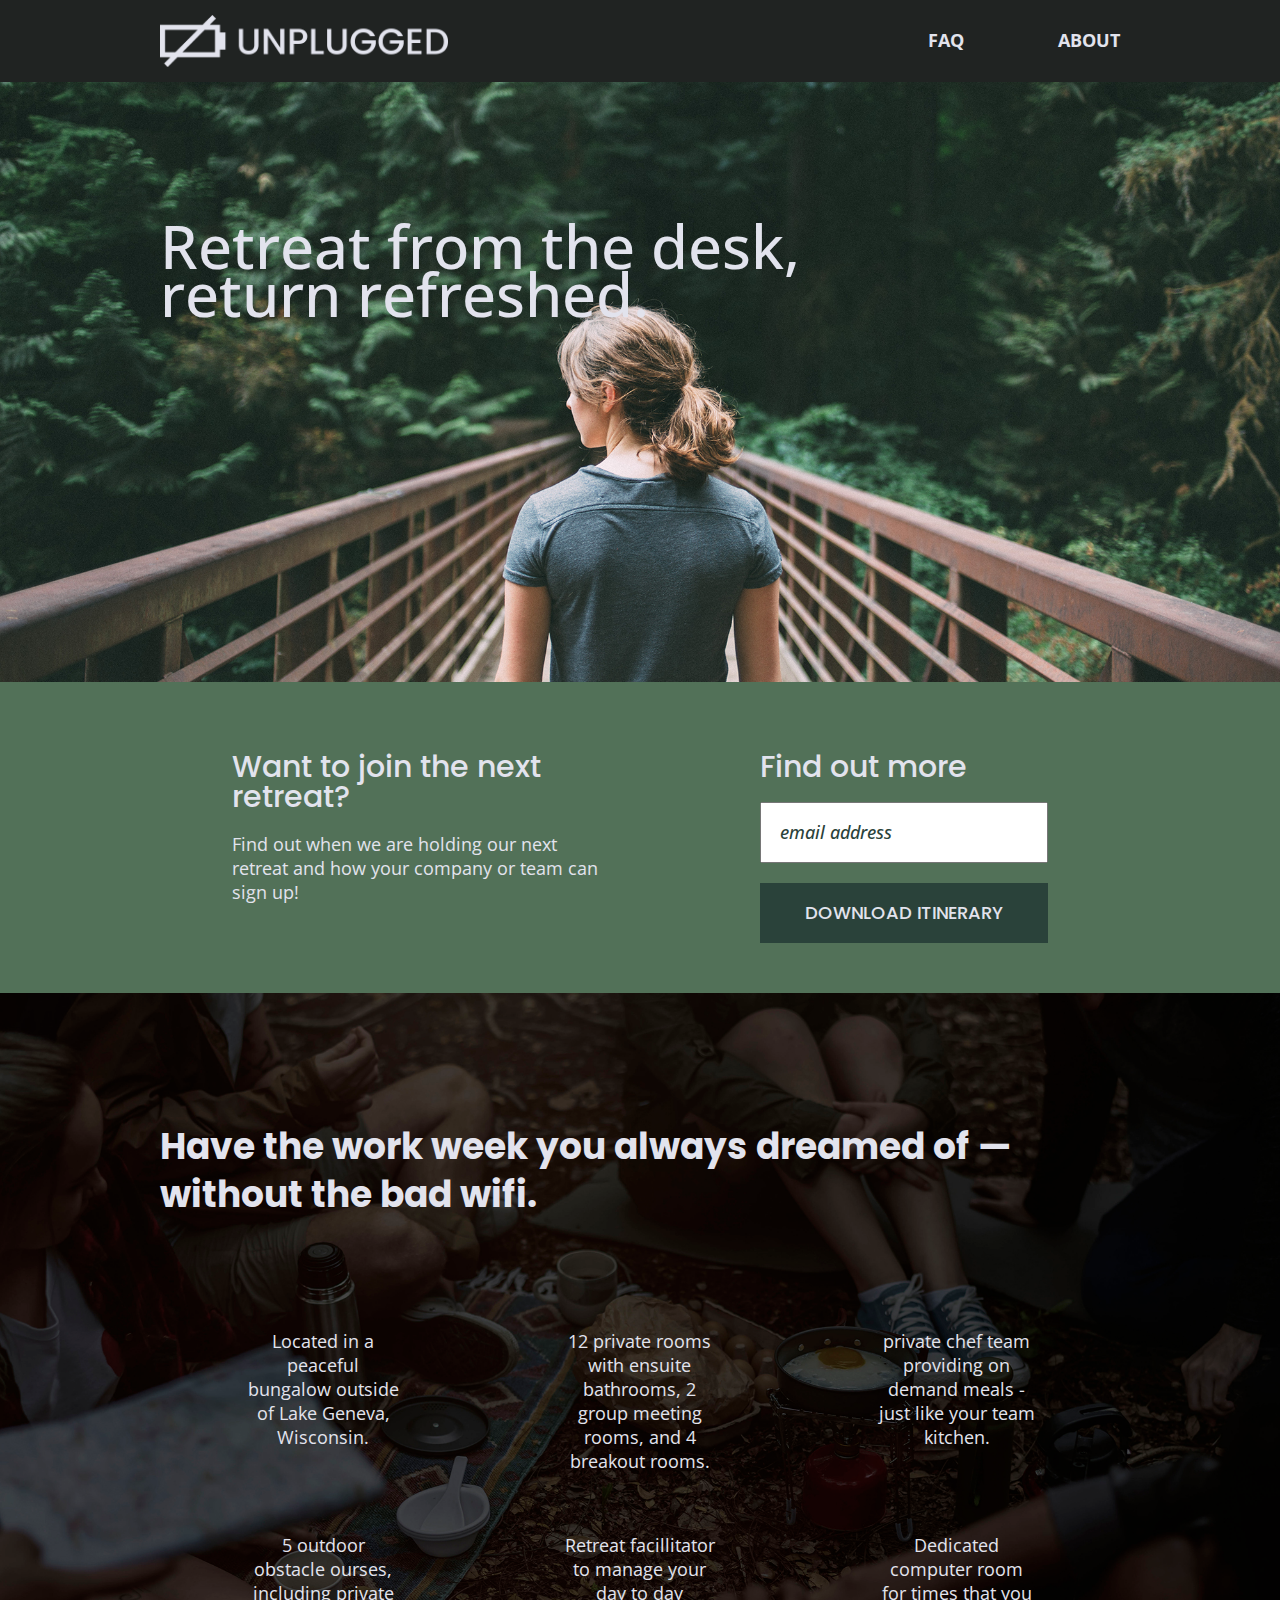
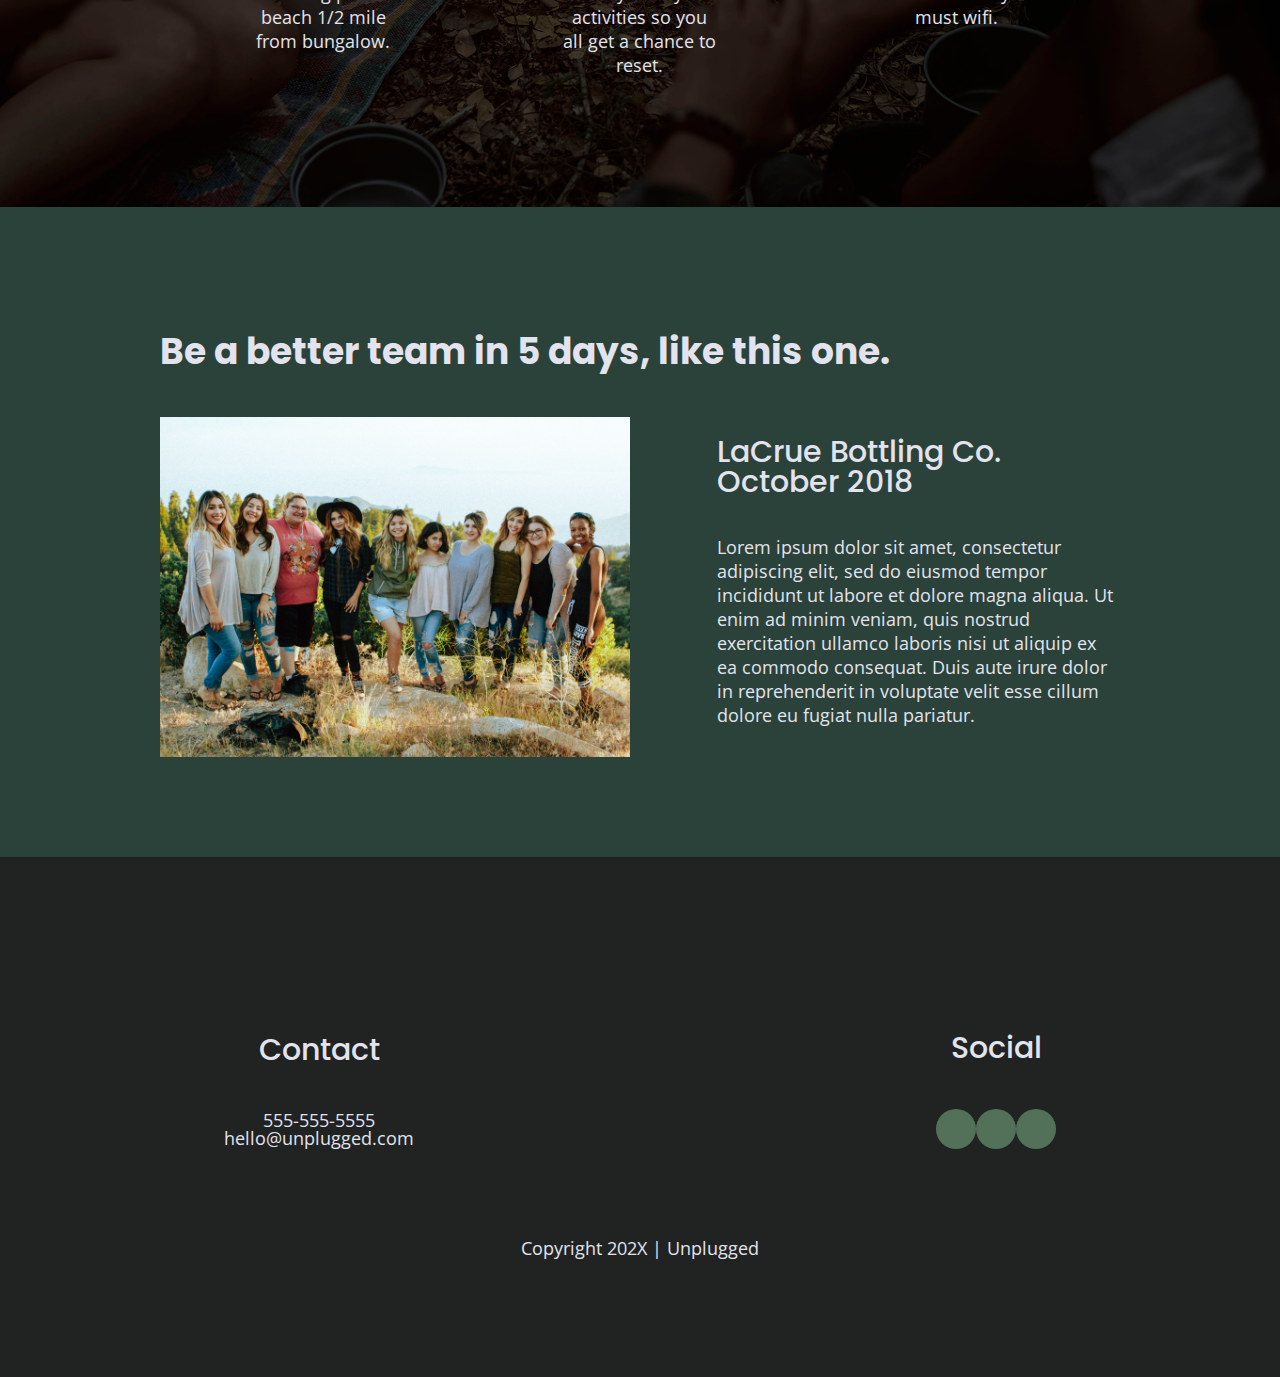
==== commit af40815d: "adding icons" ====
--- a/index.html
+++ b/index.html
@@ -18,6 +18,10 @@
 
   <link rel="stylesheet" href="css/normalize.css">
   <link rel="stylesheet" href="css/main.css">
+  <!-- FontAwesome CDN version 5.5 -->
+  <link rel="stylesheet" href="https://use.fontawesome.com/releases/v5.5.0/css/all.css"
+    integrity="sha384-B4dIYHKNBt8Bc12p+WXckhzcICo0wtJAoU8YZTY5qE0Id1GSseTk6S+L3BlXeVIU" crossorigin="anonymous">
+
   <!-- Google Fonts -->
   <link href="https://fonts.googleapis.com/css?family=Open+Sans:400,700|Poppins:500,700" rel="stylesheet">
 
@@ -72,32 +76,44 @@
         <h2>Have the work week you always dreamed of — without the bad wifi.</h2>
         <div class="features-items">
           <article>
-            <p class="fontawesome-icon"></p>
+            <p class="fontawesome-icon">
+              <i class="fas fa-campground"></i>
+            </p>
             <p class="features-item-description">Located in a peaceful bungalow outside of Lake Geneva, Wisconsin.</p>
           </article>
           <article>
-            <p class="fontawesome-icon"></p>
+            <p class="fontawesome-icon">
+              <i class="fas fa-bed"></i>
+            </p>
             <p class="features-item-description">12 private rooms with ensuite bathrooms, 2 group meeting rooms, and 4
               breakout rooms.</p>
           </article>
           <article>
-            <p class="fontawesome-icon"></p>
+            <p class="fontawesome-icon">
+              <i class="fas fa-utensils"></i>
+            </p>
             <p class="features-item-description">private chef team providing on demand meals - just like your team
               kitchen.</p>
           </article>
           <article>
-            <p class="fontawesome-icon"></p>
+            <p class="fontawesome-icon">
+              <i class="fas fa-shoe-prints"></i>
+            </p>
             <p class="features-item-description">5 outdoor obstacle ourses, including private beach 1/2 mile from
               bungalow.</p>
           </article>
           <article>
-            <p class="fontawesome-icon"></p>
+            <p class="fontawesome-icon">
+              <i class="fas fa-smile"></i>
+            </p>
             <p class="features-item-description">Retreat facillitator to manage your day to day activities so you all
               get
               a chance to reset.</p>
           </article>
           <article>
-            <p class="fontawesome-icon"></p>
+            <p class="fontawesome-icon">
+              <i class="fas fa-wifi"></i>
+            </p>
             <p class="features-item-description">Dedicated computer room for times that you must wifi.</p>
           </article>
         </div>
@@ -141,14 +157,17 @@
           <h4>Social</h4>
           <div class="social-icons">
             <p>
-              <a href="https://www.facebook.com/yoursite" target="_blank" rel="noopener"></a>
+              <a href="https://www.facebook.com/yoursite" target="_blank" rel="noopener">
+                <i class="fab fa-facebook-f"></i></a>
             </p>
             <!--other social links here-->
             <p>
-              <a href="https://www.twitter.com/yoursite" target="_blank" rel="noopener"></a>
+              <a href="https://www.twitter.com/yoursite" target="_blank" rel="noopener">
+                <i class="fab fa-twitter"></i></a>
             </p>
             <p>
-              <a href="https://www.instagram.com/yoursite" target="_blank" rel="noopener"></a>
+              <a href="https://www.instagram.com/yoursite" target="_blank" rel="noopener">
+                <i class="fab fa-instagram"></i></a>
             </p>
           </div>
         </div>
--- a/css/main.css
+++ b/css/main.css
@@ -167,7 +167,7 @@
   padding: 0;
 }
 
-header figure{
+header figure {
   width: 60%;
 }
 
@@ -215,11 +215,6 @@
   margin-bottom: 50px;
 }
 
-/*
-footer .contact h4 {
-  padding: 20px 0;
-}
-*/
 footer .social {
   padding: 20px 0;
 }
@@ -228,16 +223,23 @@
   display: flex;
   justify-content: space-around;
   align-items: center;
+}
+
+footer .social-icons p {
   background-color: #527158;
-  /*  padding-bottom: 50px;*/
-}
-
-footer .social-icons p {
+  border-radius: 50%;
+  width: 40px;
+  height: 40px;
   display: flex;
   justify-content: center;
   align-items: center;
+}
+
+footer .social-icons p i {
   font-size: 1.3125em
 }
+
+
 
 footer .copyright {
   margin: 20px 0;
@@ -308,6 +310,7 @@
   justify-content: center;
   background: url('../img/unplugged-retreat-features.jpg') center no-repeat #333;
   background-size: cover;
+
 }
 
 .features h2 {
@@ -322,6 +325,7 @@
 }
 
 .features p {
+  text-align: center;
   margin: 0;
 }
 
@@ -330,9 +334,9 @@
   margin: 30px 0;
 }
 
-.features article .fontawesome-icon {
-  /*padding-bottom: 40px;*/
+.features i {
   font-size: 3.75em;
+  margin-bottom: 40px;
 }
 
 /* Reviews */
@@ -359,6 +363,22 @@
   display: flex;
   justify-content: center;
   background-color: #527158;
+}
+
+.map figure {
+  position: relative;
+  padding-bottom: 125%;
+  height: 0;
+  overflow: hidden;
+  width: 100%;
+}
+
+.map iframe {
+  position: absolute;
+  top: 0;
+  left: 0;
+  width: 100%;
+  height: 100%;
 }
 
 .contact-section {
@@ -540,6 +560,7 @@
   .hero-area {
     min-height: 600px;
   }
+
   .hero-area h1 {
     /*width: 82%;*/
     font-size: 3em;
@@ -566,9 +587,10 @@
   }
 
   /* Features */
-.features h2 {
-  padding-bottom: 20px;
-}
+  .features h2 {
+    padding-bottom: 20px;
+  }
+
   .features article {
     display: flex;
     align-items: center;
@@ -581,7 +603,7 @@
   }
 
   /* Reviews */
- 
+
   .reviews article {
     display: flex;
     justify-content: space-between;
@@ -600,6 +622,7 @@
     width: 75%;
     margin: 0;
   }
+
   /* Footer */
 
   footer .content-wrapper {
@@ -610,7 +633,7 @@
     display: flex;
     justify-content: space-between;
     align-items: center;
-flex-direction: row;
+    flex-direction: row;
   }
 
   footer .contact {
@@ -667,6 +690,10 @@
     width: 45%;
   }
 
+  .map figure {
+    padding-bottom: 45.5%;
+  }
+
   .contact-section .content-wrapper h2 {
     width: 80%;
   }
@@ -691,9 +718,6 @@
   }
 
 */
-
-
-
 }
 
 @media only screen and (min-width: 1200px) {
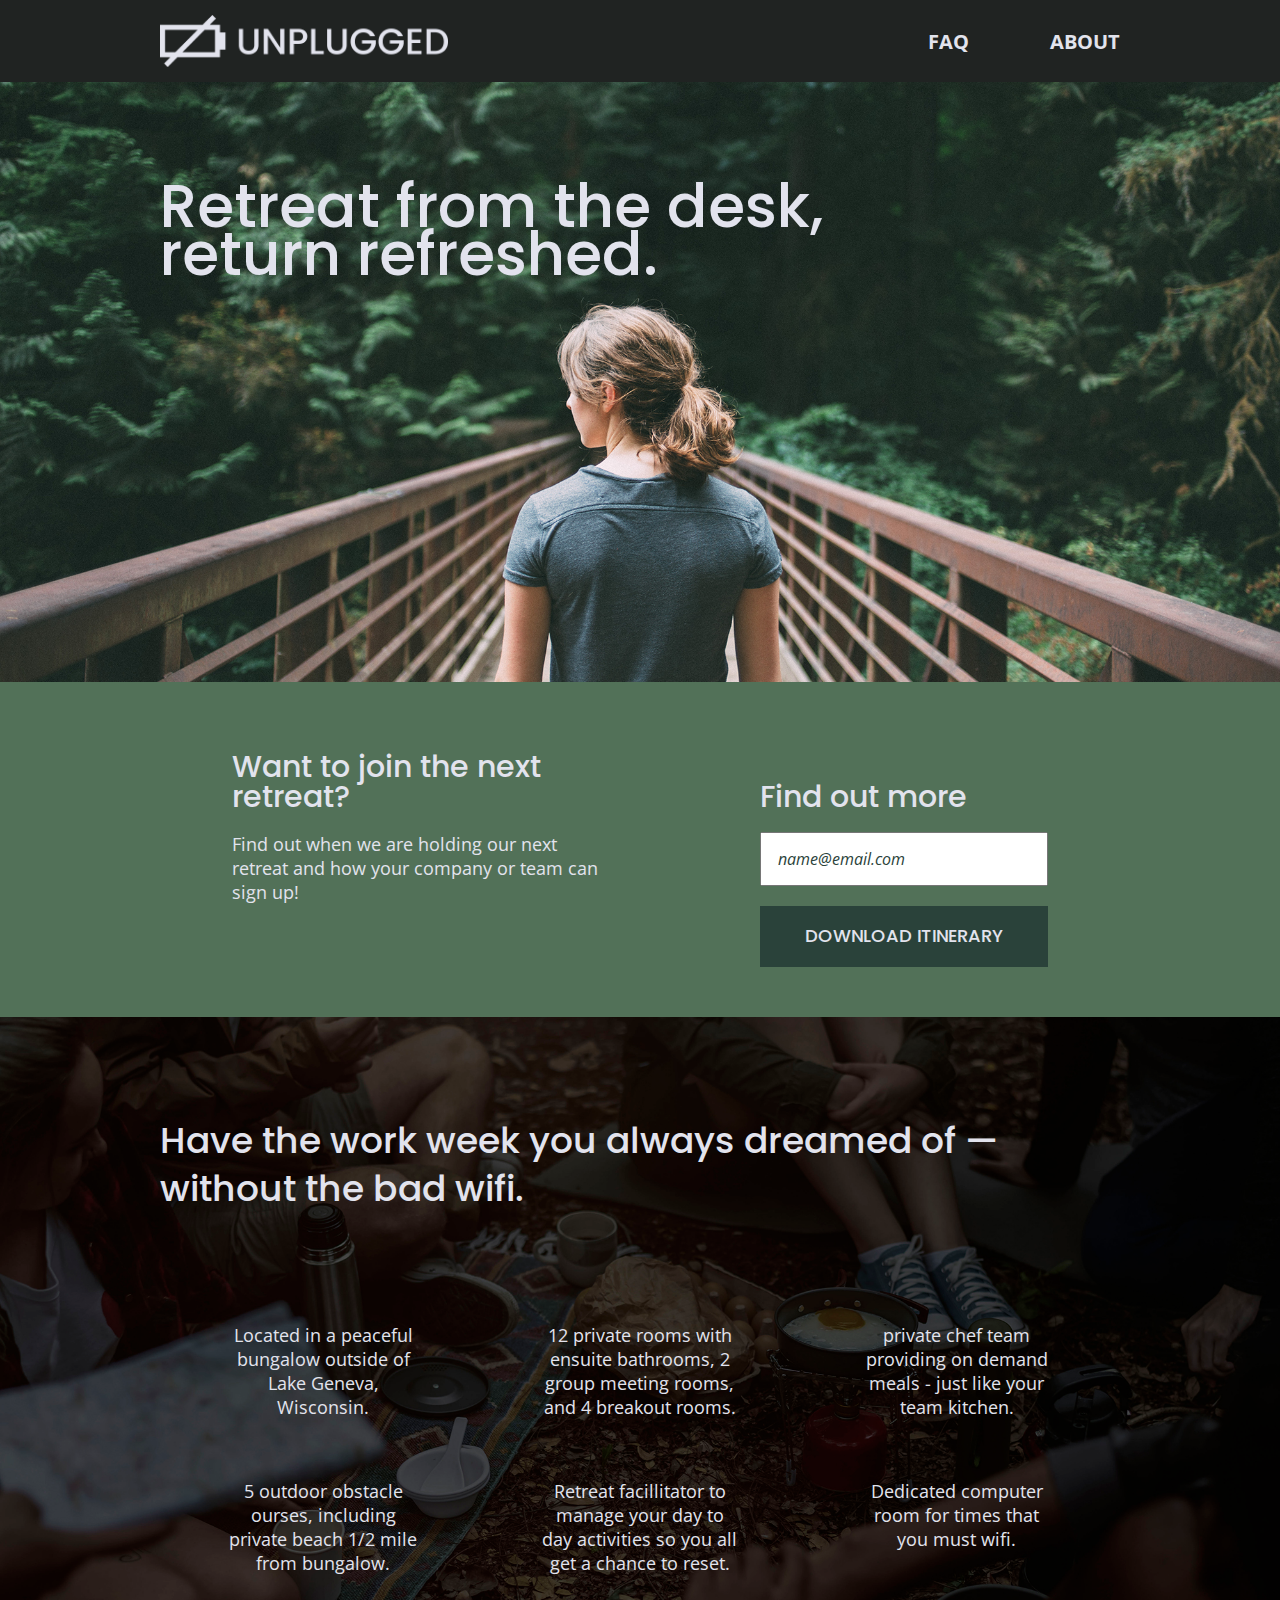
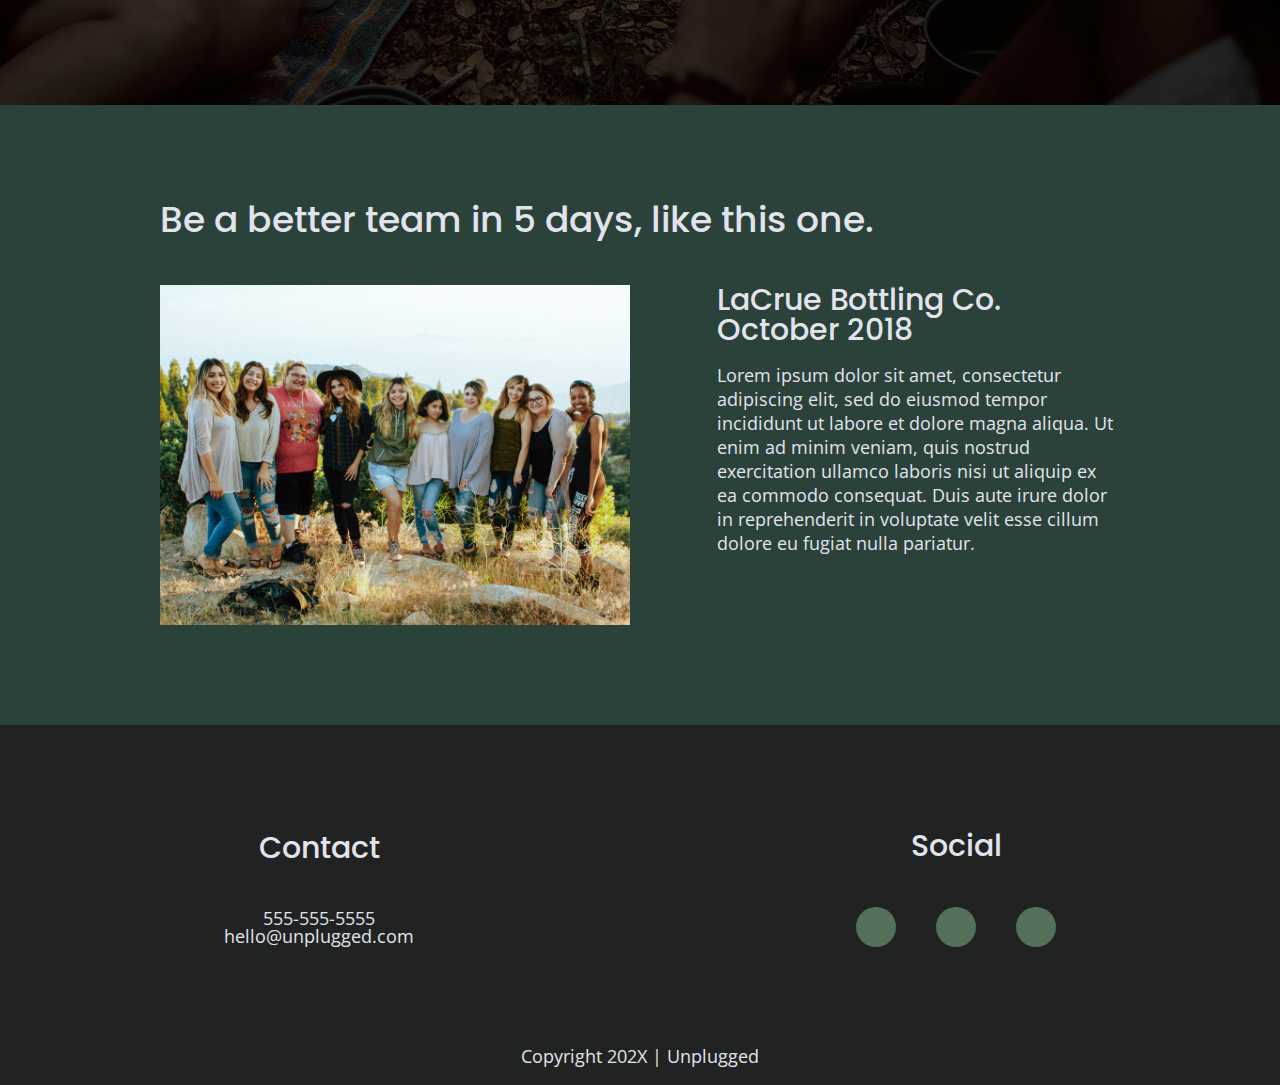
==== commit 1b6008b9: "final edits to padding/margin etc." ====
--- a/index.html
+++ b/index.html
@@ -65,7 +65,7 @@
         </div>
         <div class="form">
           <h3>Find out more</h3>
-          <input type="text" name="name" value="email address">
+          <input type="text" name="name" value="name@email.com">
           <input type="button" value="Download Itinerary">
         </div>
       </div>
--- a/css/main.css
+++ b/css/main.css
@@ -117,6 +117,8 @@
 h2 {
   font-family: 'Poppins', sans-serif;
   font-size: 1.875em;
+  font-weight: 500;
+  margin: 0;
 }
 
 h3,
@@ -181,7 +183,7 @@
 header nav {
   width: 60%;
   font-size: 1.125em;
-  font-weight: bold;
+  font-weight: 700;
   text-transform: uppercase;
 }
 
@@ -190,6 +192,12 @@
   justify-content: space-around;
   width: 100%;
 }
+
+header nav ul li {
+  font-size: 1.125em;
+}
+
+/* Footer Styles */
 
 footer {
   display: flex;
@@ -201,10 +209,11 @@
 
 footer .content-wrapper {
   width: 55%;
+  padding: 0;
 }
 
 .footer-content {
-  padding: 50px 0;
+  margin: 50px 0px;
 }
 
 footer p {
@@ -213,10 +222,6 @@
 
 footer .contact {
   margin-bottom: 50px;
-}
-
-footer .social {
-  padding: 20px 0;
 }
 
 footer .social-icons {
@@ -239,9 +244,7 @@
   font-size: 1.3125em
 }
 
-
-
-footer .copyright {
+footer .copyright p{
   margin: 20px 0;
 }
 
@@ -254,12 +257,14 @@
   justify-content: center;
   background: url('../img/unplugged-retreat.jpg') center no-repeat #333;
   background-size: cover;
+  min-height: 500px;
 }
 
 .hero-area h1 {
   font-size: 2.25em;
   line-height: 43px;
   font-weight: 500;
+  font-family: 'Poppins', Helvetica, Arial, sans-serif;
 }
 
 /* Aside*/
@@ -280,8 +285,8 @@
   color: #2a423a;
   font-style: italic;
   padding: 1em;
-  font-size: 1.125em;
-  font-weight: 500;
+  /*font-size: 1.125em;
+  font-weight: 500;*/
 }
 
 input[type=button] {
@@ -320,7 +325,7 @@
 .features .features-items {
   display: flex;
   justify-content: center;
-  align-items: flex-start;
+  /*align-items: flex-start;*/
   flex-flow: row wrap;
 }
 
@@ -348,14 +353,15 @@
 }
 
 .reviews h2 {
-  margin-bottom: 40px;
+  margin: 0 0 40px 0;
   line-height: 30px;
-  width: 78%;
+ /* width: 78%;*/
 }
 
 .reviews h3 {
   width: 55%;
   padding: 20px 0;
+  margin: 0;
 }
 
 /*-------------------About Page ---------------------------------------------*/
@@ -565,6 +571,7 @@
     /*width: 82%;*/
     font-size: 3em;
     line-height: 48px;
+    margin: 0;
   }
 
   /* Aside*/
@@ -581,7 +588,8 @@
     margin: 0;
   }
 
-  aside .content-wrapper .form {
+  aside .content-wrapper .form
+  aside .content-wrapper .form-description {
     width: 40%;
     margin: 0;
   }
@@ -599,7 +607,11 @@
   }
 
   .features .features-item-description {
-    width: 50%;
+    width: 62%;
+  }
+
+  .features i {
+    margin-bottom: 30px;
   }
 
   /* Reviews */
@@ -618,9 +630,11 @@
     width: 49%;
   }
 
+
   .reviews h3 {
     width: 75%;
     margin: 0;
+    padding: 0;
   }
 
   /* Footer */
@@ -633,7 +647,7 @@
     display: flex;
     justify-content: space-between;
     align-items: center;
-    flex-direction: row;
+    margin: 100px 0px;
   }
 
   footer .contact {
@@ -651,6 +665,11 @@
 
   footer .copyright {
     width: 100%;
+  }
+
+  footer .social-icons {
+    width: 12.5em;
+    justify-content: space-between;
   }
 
   /*==============FAQ page ===========*/
@@ -747,6 +766,12 @@
   }
 
   /*Hero-area*/
+
+
+  /*.hero-area {
+    height: 600px;
+  }*/
+
   .hero-area h1 {
     width: 80%;
     font-size: 3.75em;
@@ -762,6 +787,9 @@
     width: 30%;
   }
 
+  .form-description p {
+font-size: 1.125em;
+  }
   /*Features*/
 
   .features h2 {
@@ -793,7 +821,7 @@
     font-size: 3em;
   }
 
-  .contact-content {
+  .contact-content h4 {
     font-size: 1.875;
   }
 
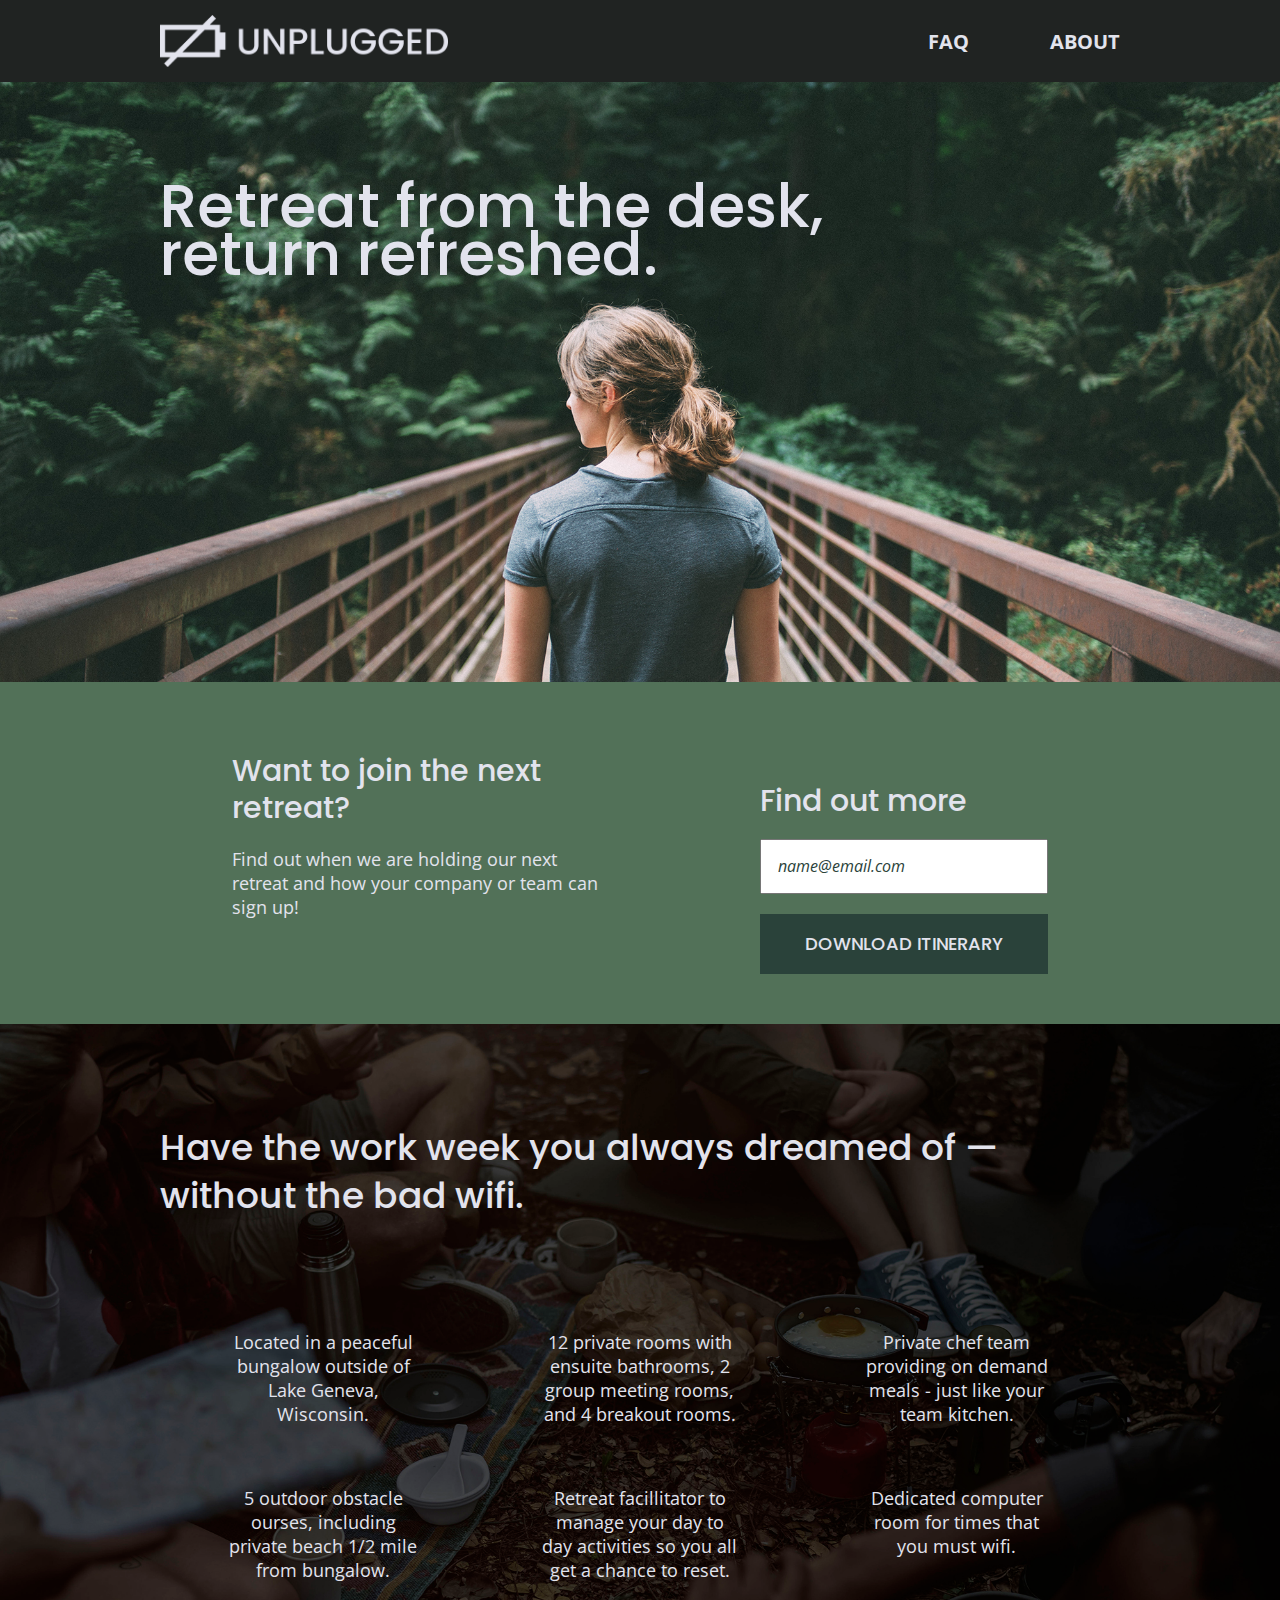
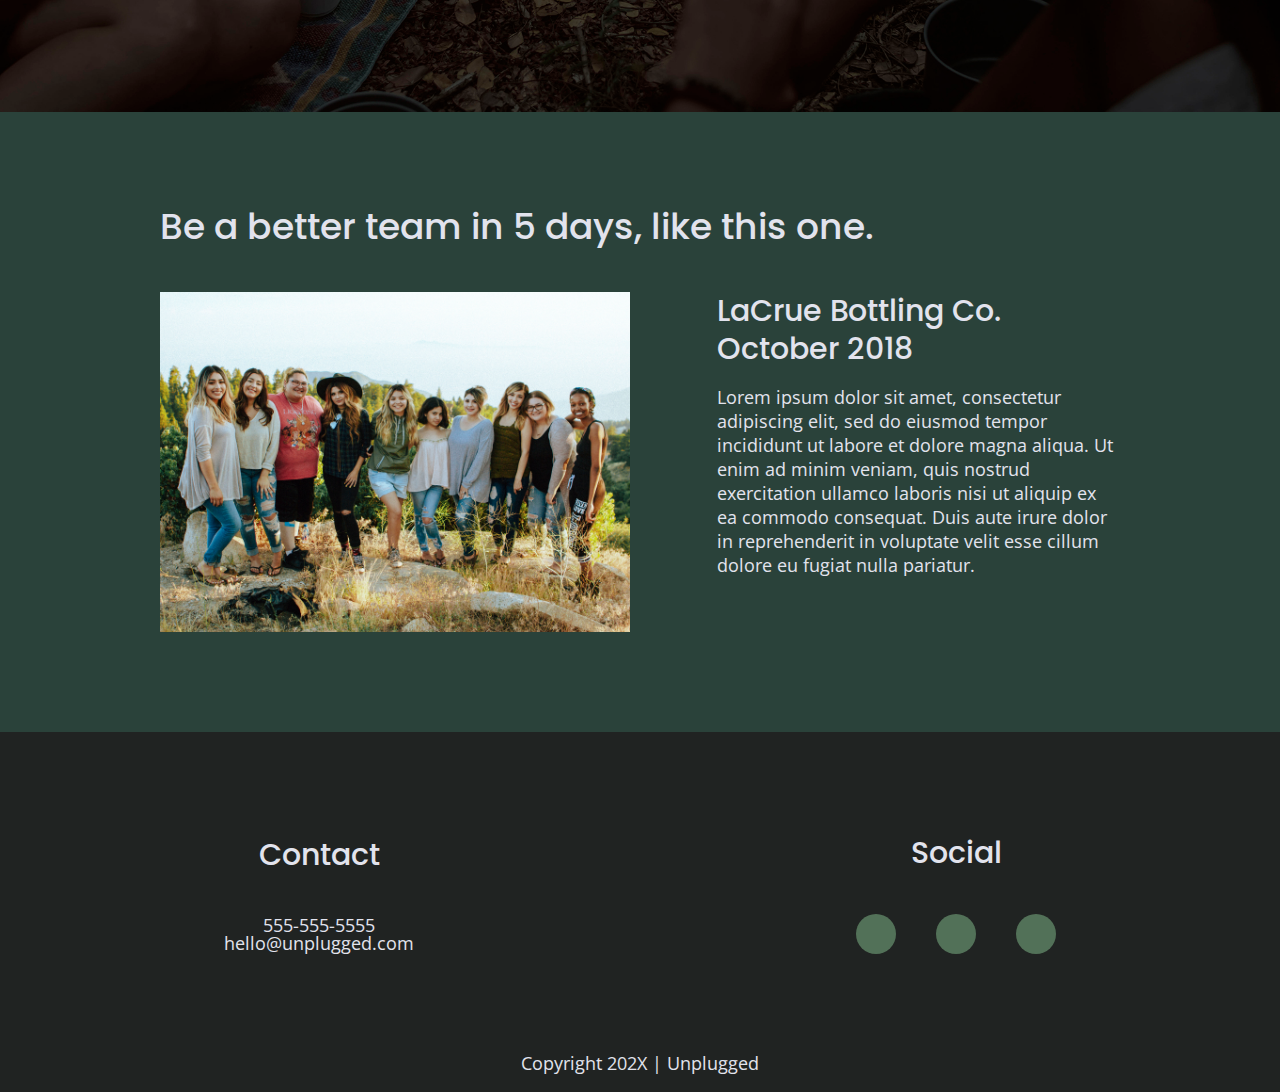
==== commit aad9357a: "features won't show idk why" ====
--- a/index.html
+++ b/index.html
@@ -1,11 +1,12 @@
 <!doctype html>
-<html class="no-js" lang="">
+<html class="no-js" lang="en">
 
 <head>
   <meta charset="utf-8">
+  <meta http-equiv="x-ua-compatible" content="ie=edge">
   <title>Unplugged Retreat</title>
   <meta name="description" content="">
-  <meta name="viewport" content="width=device-width, initial-scale=1">
+  <meta name="viewport" content="width=device-width, initial-scale=1, shrink-to-fit=no">
 
   <meta property="og:title" content="">
   <meta property="og:type" content="">
@@ -15,17 +16,15 @@
   <link rel="manifest" href="site.webmanifest">
   <link rel="apple-touch-icon" href="icon.png">
   <!-- Place favicon.ico in the root directory -->
-
-  <link rel="stylesheet" href="css/normalize.css">
-  <link rel="stylesheet" href="css/main.css">
-  <!-- FontAwesome CDN version 5.5 -->
+<!-- Google Fonts -->
+<link href="https://fonts.googleapis.com/css?family=Open+Sans:400,700|Poppins:500,700" rel="stylesheet">
+<!-- FontAwesome CDN version 5.5 -->
   <link rel="stylesheet" href="https://use.fontawesome.com/releases/v5.5.0/css/all.css"
     integrity="sha384-B4dIYHKNBt8Bc12p+WXckhzcICo0wtJAoU8YZTY5qE0Id1GSseTk6S+L3BlXeVIU" crossorigin="anonymous">
-
-  <!-- Google Fonts -->
-  <link href="https://fonts.googleapis.com/css?family=Open+Sans:400,700|Poppins:500,700" rel="stylesheet">
-
-  <meta name="theme-color" content="#fafafa">
+    <link rel="stylesheet" href="css/normalize.css">
+    <link rel="stylesheet" href="css/main.css">
+    
+ <!-- <meta name="theme-color" content="#fafafa"> -->
 </head>
 
 <body>
@@ -45,7 +44,6 @@
           <li><a href="about/index.html">ABOUT</a></li>
         </ul>
       </nav>
-
     </div>
   </header>
 
@@ -92,7 +90,7 @@
             <p class="fontawesome-icon">
               <i class="fas fa-utensils"></i>
             </p>
-            <p class="features-item-description">private chef team providing on demand meals - just like your team
+            <p class="features-item-description">Private chef team providing on demand meals - just like your team
               kitchen.</p>
           </article>
           <article>
@@ -157,17 +155,14 @@
           <h4>Social</h4>
           <div class="social-icons">
             <p>
-              <a href="https://www.facebook.com/yoursite" target="_blank" rel="noopener">
-                <i class="fab fa-facebook-f"></i></a>
+              <a href="https://www.facebook.com/Skillcrush/" target="_blank"><i class="fab fa-facebook-f"></i></a>
             </p>
             <!--other social links here-->
             <p>
-              <a href="https://www.twitter.com/yoursite" target="_blank" rel="noopener">
-                <i class="fab fa-twitter"></i></a>
+              <a href="https://twitter.com/Skillcrush" target="_blank"><i class="fab fa-twitter"></i></a>
             </p>
             <p>
-              <a href="https://www.instagram.com/yoursite" target="_blank" rel="noopener">
-                <i class="fab fa-instagram"></i></a>
+              <a href="https://www.instagram.com/Skillcrush/" target="_blank"><i class="fab fa-instagram"></i></a>
             </p>
           </div>
         </div>
@@ -188,7 +183,7 @@
     window.ga = function () { ga.q.push(arguments) }; ga.q = []; ga.l = +new Date;
     ga('create', 'UA-XXXXX-Y', 'auto'); ga('set', 'anonymizeIp', true); ga('set', 'transport', 'beacon'); ga('send', 'pageview')
   </script>
-  <script src="https://www.google-analytics.com/analytics.js" async></script>
+  <script src="https://www.google-analytics.com/analytics.js" async defer></script>
 </body>
 
 </html>--- a/css/main.css
+++ b/css/main.css
@@ -131,7 +131,7 @@
 
 p {
   font-size: 0.875em;
-  line-height: 1.125em;
+  line-height: 1.125;
 }
 
 img {
@@ -255,14 +255,15 @@
 .hero-area {
   display: flex;
   justify-content: center;
-  background: url('../img/unplugged-retreat.jpg') center no-repeat #333;
+  background: url('../img/unplugged-retreat.jpg');
+ background-position: center;
   background-size: cover;
   min-height: 500px;
 }
 
 .hero-area h1 {
   font-size: 2.25em;
-  line-height: 43px;
+  line-height: 1.2;
   font-weight: 500;
   font-family: 'Poppins', Helvetica, Arial, sans-serif;
 }
@@ -313,35 +314,35 @@
 .features {
   display: flex;
   justify-content: center;
-  background: url('../img/unplugged-retreat-features.jpg') center no-repeat #333;
+  background: url('../img/unplugged-retreat-features.jpg');
   background-size: cover;
-
+  background-position: center;
 }
 
 .features h2 {
   margin-bottom: 60px;
 }
 
+.features article {
+  width: 63%;
+  margin: 30px 0;
+}
+
 .features .features-items {
   display: flex;
   justify-content: center;
-  /*align-items: flex-start;*/
+ /* align-items: flex-start; */
   flex-flow: row wrap;
+}
+
+.features i {
+  font-size: 3.75em;
+  margin-bottom: 40px;
 }
 
 .features p {
   text-align: center;
   margin: 0;
-}
-
-.features article {
-  width: 63%;
-  margin: 30px 0;
-}
-
-.features i {
-  font-size: 3.75em;
-  margin-bottom: 40px;
 }
 
 /* Reviews */
@@ -423,7 +424,7 @@
 }
 
 .faq-content h4 {
-  line-height: 24px;
+  line-height: 1.333;
 }
 
 
@@ -530,13 +531,17 @@
 
   h3 {
     font-size: 1.5em;
-    line-height: 30px;
+    line-height: 1.25;
   }
 
   /* Header*/
 
   header {
     padding: 33px;
+  }
+
+  header a {
+    width: 35%;
   }
 
   header .content-wrapper {
@@ -822,7 +827,7 @@
   }
 
   .contact-content h4 {
-    font-size: 1.875;
+    font-size: 1.875em;
   }
 
 
